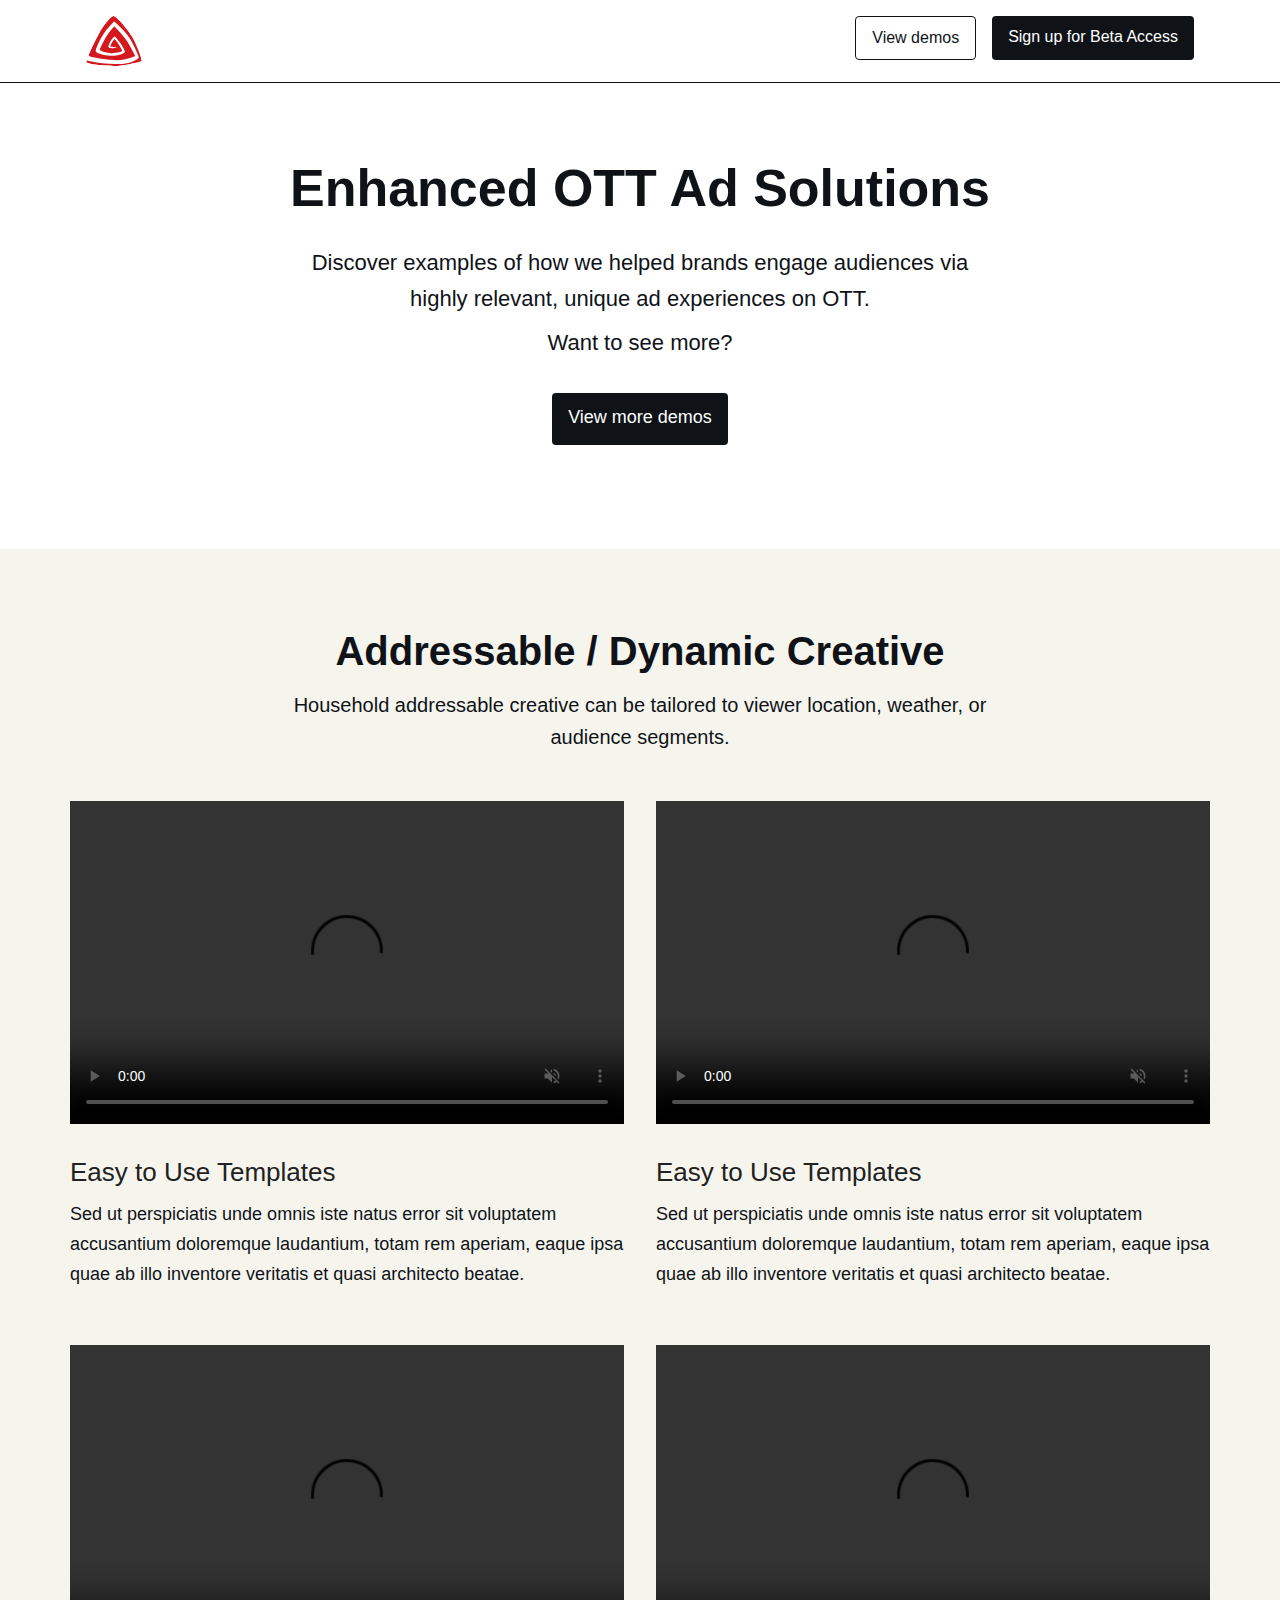
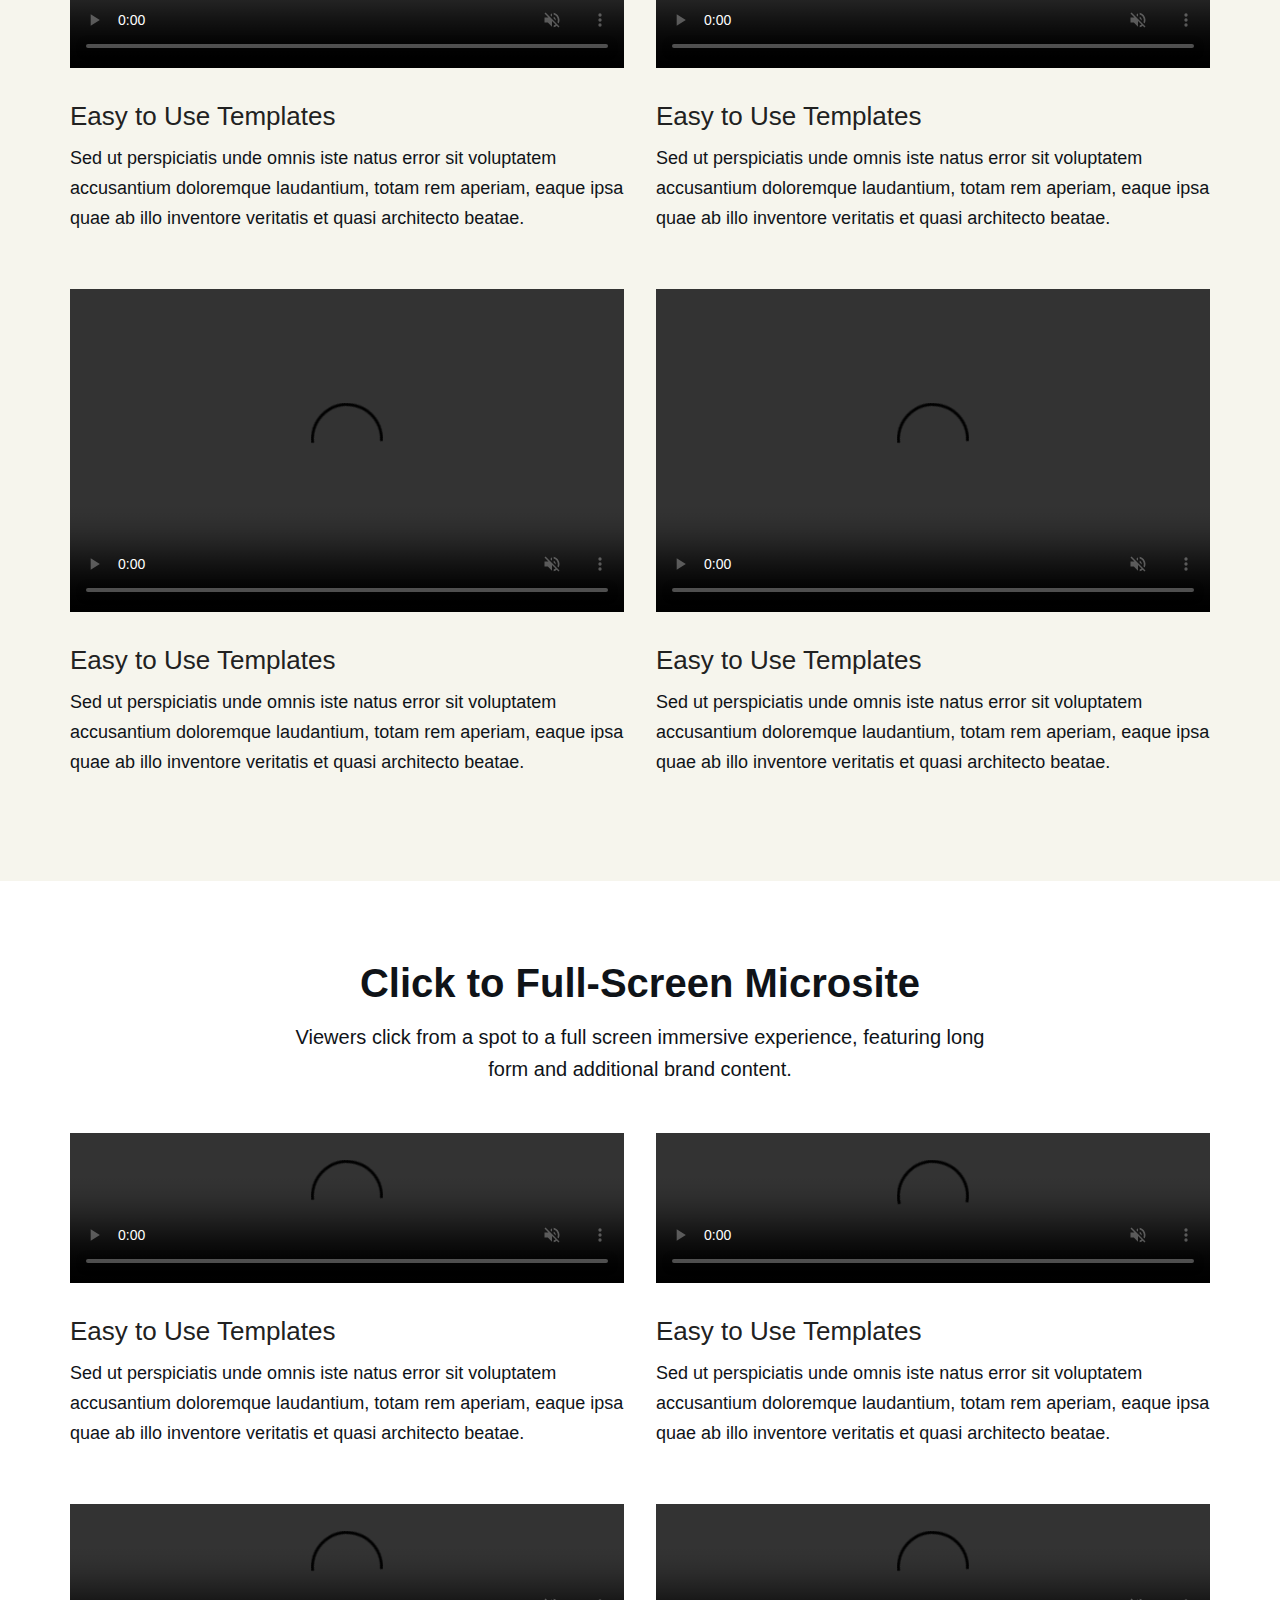
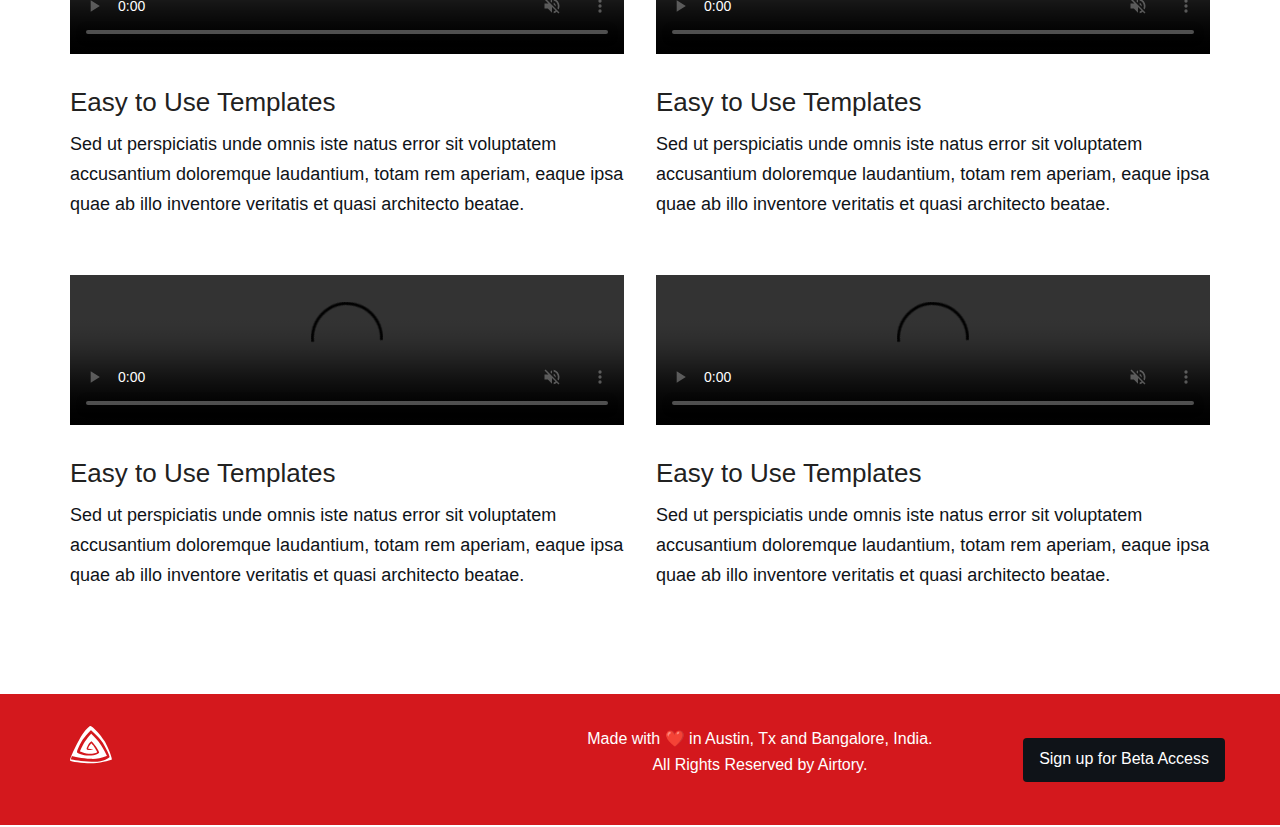
==== demos.html @ 9d7cc959 "script optimized for full screen ad" ====
<!DOCTYPE html>
<html lang="en">
<head>
     <!-- Facebook -->
<meta property="og:title" content="ADCTV WebTemplate" />
<meta property="og:description" content="Get ADCTV WebTepmplate from Airtory" />
<meta property="og:image" content="assets/Ad screen.png" />

<!-- Twitter -->
<meta name="twitter:card" content="summary" />
<meta name="twitter:site" content="@flickr" />
<meta name="twitter:title" content="ADCTV WebTemplate" />
<meta name="twitter:description" content="Get ADCTV WebTepmplate from Airtory." />
<meta name="twitter:image" content="assets/Ad screen.png" />

<meta charset="UTF-8">
<meta name="viewport" content="width=device-width, initial-scale=1.0">
<meta http-equiv="X-UA-Compatible" content="ie=edge">
<meta name="Description" content="Enter your description here"/>
<link rel="stylesheet" href="https://cdnjs.cloudflare.com/ajax/libs/twitter-bootstrap/4.6.0/css/bootstrap.min.css">
<link rel="stylesheet" href="https://cdnjs.cloudflare.com/ajax/libs/font-awesome/5.15.4/css/all.min.css">
<link rel="stylesheet" href="assets/css/style.css">
<link rel="stylesheet" href="style.css">
<link rel="icon" href="assets/favicon.svg"  type="image/x-icon"/>
<link rel="shortcut icon" href="assets/favicon.svg" type="image/x-icon"/>
<title>ADCTV</title>
</head>
<body>
    <!-- section header -->
    <section class="bottom-b">
        <header class="container py-2 px-3 py-md-3">
            <a href="index.html"><img class="header-logo" src="assets/Adctv logo 2.svg" alt=""></a>
            <button class="header-button " data-toggle="modal" data-target="#exampleModal" data-whatever="@mdo">Sign up for Beta Access</button>

            <button class="headder-demos-button float-right mr-3" > View demos</button>
        </header>
    </section>
    <!-- section 2 -->
    <section class="container">
        <h1 class="adctv-h1">Enhanced OTT Ad Solutions</h1>
        <p class="adctv-main-desc pb-2">
            Discover examples of how we helped brands engage audiences via highly relevant, unique ad experiences on OTT.
        </p>
        <p class="adctv-main-desc ">
            Want to see more?
        </p>
        <button class="section2-button" >View more demos</button>
    </section>
    <div class="paddign-104px"></div>
    
    <!-- Section videos -->
    <section class="video-bg">
        <div class="container video-board">
            <h2 class="video-head">Addressable / Dynamic Creative</h2>
            <p class="video-subhed"> Household addressable creative can be tailored to viewer location, weather, or audience segments. </p>
            <div class="row mt-md-5  justify-content-between video-tab-margin">
                <div class="col-md-6 pt-md-0 pad-0 pr-md-3 pad-top-mob">
                    <!-- <img class="video" src="assets/group-25.png" alt=""> -->
                    <!-- video -->

                    <video id="advideo" class="video" controls muted controlsList="nodownload"> 
                        <source src="https://ads.adctv.com/adctv/apple2_4_x264.mp4" type="video/mp4"> 
                    </video>

                    <!-- end of video  -->
                    <h3 class="video-title">Easy to Use Templates</h3>
                    <p class="video-desc">
                        Sed ut perspiciatis unde omnis iste natus error sit voluptatem accusantium doloremque laudantium, totam rem aperiam, eaque ipsa quae ab illo inventore veritatis et quasi architecto beatae.
                    </p>
                </div>
                <div class="col-md-6 pt-md-0 pad-0 pl-md-3 pad-top-mob">
                    <!-- <img class="video" src="assets/group-25.png" alt=""> -->
                    <!-- video -->

                    <video class="video" controls muted controlsList="nodownload"> 
                        <source src="https://ads.adctv.com/adctv/Disney_x264.mp4" type="video/mp4"> 
                    </video>

                    <!-- end of video  -->
                    <h3 class="video-title">Easy to Use Templates</h3>
                    <p class="video-desc">
                        Sed ut perspiciatis unde omnis iste natus error sit voluptatem accusantium doloremque laudantium, totam rem aperiam, eaque ipsa quae ab illo inventore veritatis et quasi architecto beatae.
                    </p>
                </div>

                <div class="col-md-6  pr-md-3 pad-top-56px pad-top-mob">
                    <!-- <img class="video" src="assets/group-25.png" alt=""> -->
                    <!-- video -->

                    <video class="video" controls muted controlsList="nodownload"> 
                        <source src="https://ads.adctv.com/adctv/Dominos%20_2_x264.mp4" type="video/mp4"> 
                    </video>

                    <!-- end of video  -->
                    <h3 class="video-title">Easy to Use Templates</h3>
                    <p class="video-desc">
                        Sed ut perspiciatis unde omnis iste natus error sit voluptatem accusantium doloremque laudantium, totam rem aperiam, eaque ipsa quae ab illo inventore veritatis et quasi architecto beatae.
                    </p>
                </div>
                <div class="col-md-6  pl-md-3 pad-top-56px pad-top-mob">
                    <!-- <img class="video" src="assets/group-25.png" alt=""> -->
                    <!-- video -->

                    <video class="video" controls muted controlsList="nodownload"> 
                        <source src="https://ads.adctv.com/adctv/hulu_x264.mp4" type="video/mp4"> 
                    </video>

                    <!-- end of video  -->
                    <h3 class="video-title">Easy to Use Templates</h3>
                    <p class="video-desc">
                        Sed ut perspiciatis unde omnis iste natus error sit voluptatem accusantium doloremque laudantium, totam rem aperiam, eaque ipsa quae ab illo inventore veritatis et quasi architecto beatae.
                    </p>
                </div>
                <div class="col-md-6  pr-md-3 pad-top-56px pad-top-mob">
                    <!-- <img class="video" src="assets/group-25.png" alt=""> -->
                    <!-- video -->

                    <video class="video" controls muted controlsList="nodownload"> 
                        <source src="https://ads.adctv.com/adctv/oppo_2_x264.mp4" type="video/mp4"> 
                    </video>

                    <!-- end of video  -->
                    <h3 class="video-title">Easy to Use Templates</h3>
                    <p class="video-desc">
                        Sed ut perspiciatis unde omnis iste natus error sit voluptatem accusantium doloremque laudantium, totam rem aperiam, eaque ipsa quae ab illo inventore veritatis et quasi architecto beatae.
                    </p>
                </div>
                <div class="col-md-6  pl-md-3 pad-top-56px pad-top-mob">
                    <!-- <img class="video" src="assets/group-25.png" alt=""> -->
                    <!-- video -->

                    <video class="video" controls muted controlsList="nodownload"> 
                        <source src="https://ads.adctv.com/adctv/Samsung__5_x264.mp4" type="video/mp4"> 
                    </video>

                    <!-- end of video  -->
                    <h3 class="video-title">Easy to Use Templates</h3>
                    <p class="video-desc">
                        Sed ut perspiciatis unde omnis iste natus error sit voluptatem accusantium doloremque laudantium, totam rem aperiam, eaque ipsa quae ab illo inventore veritatis et quasi architecto beatae.
                    </p>
                </div>
            </div>
        </div>
    </section>
    <!-- full screnn video section -->
    <section >
        <div class="container video-board">
            <h2 class="video-head">Click to Full-Screen Microsite</h2>
            <p class="video-subhed"> Viewers click from a spot to a full screen immersive experience, featuring long form and additional brand content. </p>
            <div class="row mt-md-5  justify-content-between video-tab-margin">

                <div class="col-md-6 pt-md-0 pad-0  pr-md-3 pad-top-mob">
                    <!-- <img class="video" src="assets/group-25.png" alt=""> -->
                    <video width="100%" controls muted id="myvideo1" onclick="openFullscreen('myvideo1'); return false " controlsList="nodownload">
                        <source src="https://ads.adctv.com/adctv/apple2_4_x264.mp4" type="video/mp4">
                      </video>
                     
                    <h3 class="video-title">Easy to Use Templates</h3>
                    <p class="video-desc">
                        Sed ut perspiciatis unde omnis iste natus error sit voluptatem accusantium doloremque laudantium, totam rem aperiam, eaque ipsa quae ab illo inventore veritatis et quasi architecto beatae.
                    </p>
                </div>

                <div class="col-md-6 pt-md-0 pad-0 pl-md-3 pad-top-mob">
                    <!-- <img class="video" src="assets/group-25.png" alt=""> -->
                    <video width="100%" controls muted id="myvideo2" onclick="openFullscreen('myvideo2'); return false" controlsList="nodownload">
                        <source src="https://ads.adctv.com/adctv/Disney_x264.mp4" type="video/mp4">
                      </video>
                    
                    <h3 class="video-title">Easy to Use Templates</h3>
                    <p class="video-desc">
                        Sed ut perspiciatis unde omnis iste natus error sit voluptatem accusantium doloremque laudantium, totam rem aperiam, eaque ipsa quae ab illo inventore veritatis et quasi architecto beatae.
                    </p>
                </div>

                <div class="col-md-6  pr-md-3 pad-top-56px pad-top-mob">
                    <!-- <img class="video" src="assets/group-25.png" alt=""> -->
                    <video width="100%" controls muted id="myvideo3" onclick="openFullscreen('myvideo3'); return false" controlsList="nodownload">
                        <source src="https://ads.adctv.com/adctv/Dominos%20_2_x264.mp4" type="video/mp4">
                      </video>
                    <h3 class="video-title">Easy to Use Templates</h3>
                    <p class="video-desc">
                        Sed ut perspiciatis unde omnis iste natus error sit voluptatem accusantium doloremque laudantium, totam rem aperiam, eaque ipsa quae ab illo inventore veritatis et quasi architecto beatae.
                    </p>
                </div>

                <div class="col-md-6  pl-md-3 pad-top-56px pad-top-mob">
                    <!-- <img class="video" src="assets/group-25.png" alt=""> -->
                    <video width="100%" controls muted id="myvideo4" onclick="openFullscreen('myvideo4'); return false" controlsList="nodownload">
                        <source src="https://ads.adctv.com/adctv/hulu_x264.mp4" type="video/mp4">
                      </video>
                    <h3 class="video-title">Easy to Use Templates</h3>
                    <p class="video-desc">
                        Sed ut perspiciatis unde omnis iste natus error sit voluptatem accusantium doloremque laudantium, totam rem aperiam, eaque ipsa quae ab illo inventore veritatis et quasi architecto beatae.
                    </p>
                </div>

                <div class="col-md-6  pr-md-3 pad-top-56px pad-top-mob">
                    <!-- <img class="video" src="assets/group-25.png" alt=""> -->
                    <video width="100%" controls muted id="myvideo5" onclick="openFullscreen('myvideo5'); return false" controlsList="nodownload">
                        <source src="https://ads.adctv.com/adctv/oppo_2_x264.mp4" type="video/mp4">
                      </video>
                    <h3 class="video-title">Easy to Use Templates</h3>
                    <p class="video-desc">
                        Sed ut perspiciatis unde omnis iste natus error sit voluptatem accusantium doloremque laudantium, totam rem aperiam, eaque ipsa quae ab illo inventore veritatis et quasi architecto beatae.
                    </p>
                </div>

                <div class="col-md-6  pl-md-3 pad-top-56px pad-top-mob">
                    <!-- <img class="video" src="assets/group-25.png" alt=""> -->
                    <video width="100%" controls muted id="myvideo6" onclick="openFullscreen('myvideo6'); return false" controlsList="nodownload">
                        <source src="https://ads.adctv.com/adctv/Samsung__5_x264.mp4" type="video/mp4">
                      </video>
                    <h3 class="video-title">Easy to Use Templates</h3>
                    <p class="video-desc">
                        Sed ut perspiciatis unde omnis iste natus error sit voluptatem accusantium doloremque laudantium, totam rem aperiam, eaque ipsa quae ab illo inventore veritatis et quasi architecto beatae.
                    </p>
                </div>
            </div>
        </div>
    </section>
    <!-- footer -->
    <footer class="foo-bg page-footer">
        <div class=" container foo-pad ">
            <div class=" row ">
                <div class="col-sm-12 col-md-4">
                    <a href="#"> <img class="foot-img" src="assets/adctv-logo-2.svg" alt=""></a>
                </div>
                <div class="col-sm-12 col-md-5 pad-0">
                    <p class="foo-desc">
                        Made with ❤️ in Austin, Tx and Bangalore, India. <br>
                        All Rights Reserved by Airtory.
                    </p>
                </div>
                <div class="col-sm-12 col-md-3 pad-0">
                    <button class="foo-button" data-toggle="modal" data-target="#exampleModal" data-whatever="@mdo">Sign up for Beta Access</button>
                </div>
            </div>
        </div>
    </footer>

    <!-- modal -->
    <div class="modal fade modelres" id="exampleModal" tabindex="-1" role="dialog" >
        <div class="modal-dialog " role="document">
            <button type="button" class="close" data-dismiss="modal" aria-label="Close">
                <span aria-hidden="true">&times;</span>
            </button>
            <div class="modal-content modal-content-centered adctv-modal">
                <div class="modal-header">
                <h5 class="modal-title" id="exampleModalLabel">Sign up for Beta Access</h5>
                </div>
                <div class="contact__msg"></div>
                <div class=" modal-body  " >
                    <div class="container m-0 px-0 py-0">
                        <div class="row">
                            <div class="col-md-12 ">
                                <form class="contact__form" method="post" action="https://app.selfserveplus.com/api/contact">
                                    <div class="form-group row" >
                                        <div class="col-sm-6 col-lg-6 col-md-6 col-xl-6">
                                            <label class="namelbl" for="inputFirstname" >Name</label>
                                            <input type="text" name="name" class="form-control" id="inputFirstname" placeholder="" >
                                        </div>
                                        <div class="col-sm-6 col-lg-6 col-md-6 col-xl-6" >
                                            <label for="inputEmail" >E-mail</label>
                                            <input type="email" name="email" class="form-control" id="inputLastname" placeholder="" >
                                        </div>
                                    </div>
                                    <div class="form-group row">
                                        <div class="col-sm-6 col-lg-6 col-md-6 col-xl-6">
                                            <label for="inputCompany">Company</label>
                                            <input type="text" name="company" class="form-control" id="inputCompany" placeholder="" >
                                        </div>  
                                        <div class="col-sm-6 col-lg-6 col-md-6 col-xl-6">
                                            <label for="inputCountry" >Country</label>
                                            <input type="text" name="country" class="form-control" id="inputCountry" placeholder="">
                                            <input type="hidden" name="pageTitle" value="ADCTV Landing Page">
                                        </div>
                                    </div>
                                
                            </div>
                        </div>
                    </div>
                </div>
                <div class="modal-footer">
                    <button type="submit" class="mdlbtn">Submit details</button>
                </div>
            </form>      
          </div>
        </div>
      </div>
    </div>
    <script src='https://cdnjs.cloudflare.com/ajax/libs/jquery/3.3.1/jquery.js'></script>
    <script src="https://cdnjs.cloudflare.com/ajax/libs/popper.js/1.16.1/umd/popper.min.js"></script>
    <script src="https://cdnjs.cloudflare.com/ajax/libs/twitter-bootstrap/4.6.0/js/bootstrap.min.js"></script>

<!-- modal button -->
<script id="rendered-js" >
    (function ($) {
      'use strict';
      var form = $('.contact__form'),
      message = $('.contact__msg'),
      form_data;
      // Success function
      function done_func(response) {
        message.fadeIn().removeClass('alert-danger').addClass('alert-success');
        message.text("Requested successfully");
        setTimeout(function () {
          message.fadeOut();
        }, 2000);
        form.find('input:not([type="submit"]), textarea').val('');
      }
      // fail function
      function fail_func(data) {
        message.fadeIn().removeClass('alert-success').addClass('alert-success');
        message.text(data.responseText);
        setTimeout(function () {
          message.fadeOut();
        }, 2000);
      }
    
      form.submit(function (e) {
        e.preventDefault();
        form_data = $(this).serialize();
        $.ajax({
          type: 'POST',
          url: form.attr('action'),
          data: form_data }).
    
        done(done_func).
        fail(fail_func);
      });
    
    })(jQuery);
    //# sourceURL=pen.js
        </script>
        <!-- video full screnn -->
        <script>
            var vid = document.getElementsByClassName("advideo");
            // var elem = document.getElementByClassName("myvideo");

            function openFullscreen(id) {
                let elem = document.getElementById(id);
              if (elem.requestFullscreen) {
                elem.requestFullscreen();
                elem.play();
                document.addEventListener('fullscreenchange', () => {if (document.fullscreenElement) {
                console.log(`Element: ${document.fullscreenElement.id} entered full-screen mode.`);
            } else {
                let elem = document.getElementById(id);
                elem.pause();
            }});
              } else if (elem.webkitRequestFullscreen) { /* Safari */
                elem.webkitRequestFullscreen();
                video.autoPlay = true;
              } else if (elem.msRequestFullscreen) { /* IE11 */
                elem.msRequestFullscreen();
                video.autoPlay = true;
              }
            }
            </script>
</body>
</html>
---- style.css ----
/* Mobile */

    .header-logo{
        width: 42px;
        height: 38px;
    }
    .header-button{
        padding: 11px 12px 13px;
        border-radius: 4px;
        background-color: #0f1318;
        font-family: "CircularStd-Medium",sans-serif;
        font-size: 12px;
        font-weight: 500;
        font-stretch: normal;
        font-style: normal;
        line-height: 0.86;
        letter-spacing: normal;
        text-align: center;
        color: #fff;
        float: right;
        border: 0;
    }
    /* demos page */
    .headder-demos-button{
        padding: 10px 12px 12px;
        border-radius: 4px;
        border: solid 1px #0f1318;
        background-color: #fff;
        font-family: "CircularStd-Medium", sans-serif;
        font-size: 12px;
        font-weight: 500;
        font-stretch: normal;
        font-style: normal;
        line-height: 0.86;
        letter-spacing: normal;
        text-align: center;
        color: #0f1318;
        
    }
    .video-tab-margin{
        margin: auto;
    }
    .video-bg{
        background-color: #f6f5ed;
    }
    .video-board{
        margin: auto;
        padding: 32px 18px 40px;
        
        display: block;
    }


    .paddign-104px{
        margin-top: 40px;
    }
    .video-head{
        font-family: "CircularStd-Bold",sans-serif;
        font-size: 24px;
        font-weight: bold;
        font-stretch: normal;
        font-style: normal;
        line-height: 1.42;
        letter-spacing: normal;
        text-align: center;
        color: #0f1318;
        
    }
    .video-subhed{
        font-family: "CircularStd-Medium", sans-serif;
        font-size: 20px;
        font-weight: 500;
        font-stretch: normal;
        font-style: normal;
        line-height: 1.6;
        letter-spacing: normal;
        text-align: center;
        color: #0f1318;
        margin: 0 auto;
        display: block;
        width: auto;
        
    }
    .video{
        width: 100%;
        height: auto;
    }
    .video-title{
        font-family: "CircularStd-Medium", sans-serif;
        font-size: 26px;
        font-weight: 500;
        font-stretch: normal;
        font-style: normal;
        line-height: 1.38;
        letter-spacing: normal;
        color: #212121;
        padding: 24px 0 0;
        text-align: left;
    }
    .video-desc{
        font-family: "CircularStd-Medium", sans-serif;
        font-size: 18px;
        font-weight: 500;
        font-stretch: normal;
        font-style: normal;
        line-height: 1.67;
        letter-spacing: normal;
        color: #0f1318;
        margin: 0 auto;
    }
    .pad-top-mob{
        
        padding-top: 18px;
    }

    /* eof demos */
    .adctv-h1{
        font-family: "CircularStd", sans-serif;
        font-size: 24px;
        font-weight: bold;
        font-stretch: normal;
        font-style: normal;
        line-height: 1.42;
        letter-spacing: normal;
        text-align: center;
        color: #0f1318;
        padding: 24px 0 12px 0;
        max-width: 278px;
        margin: 0 auto;
    }
    .adctv-main-desc{
        font-family: "CircularStd-Medium", sans-serif;
        font-size: 16px;
        font-weight: 500;
        font-stretch: normal;
        font-style: normal;
        line-height: 1.63;
        letter-spacing: normal;
        text-align: center;
        max-width: 278px;
        color: #0f1318;
        margin: 0 auto;
        padding-bottom: 24px;
    }
    .section2-button{
        border-radius: 4px;
        background-color: #0f1318;
        font-family: "CircularStd-Medium", sans-serif;
        font-size: 14px;
        font-weight: 500;
        font-stretch: normal;
        font-style: normal;
        line-height: 0.86;
        letter-spacing: normal;
        text-align: center;
        color: #fff;
        padding: 14px 12px;
        display: block;
        margin: 0 auto;
        border: 0;
    }
    .section2-img{
        width: 100%;
        height: 100%;
        display: block;
        margin: 32px 0 40px 0;
    }
    .sec3-pad{
        padding: 32px 18px 40px;
    }
    .section3-h{
        font-family: "CircularStd-Bold", sans-serif;
        font-size: 24px;
        font-weight: bold;
        font-stretch: normal;
        font-style: normal;
        line-height: 1.42;
        letter-spacing: normal;
        text-align: center;
        color: #0f1318;
        margin: 0 auto;
    }
    .sec3-mainbox{
        border-radius: 12px;
        border: solid 1.5px #0f1318;
        background-color: rgba(0, 0, 0, 0.12);
        padding: 2px 2px 12px ;
        margin-top: 18px;
    }
    .sec3-subbox{
        padding: 16px 13px 24px 12px;
        background-color: #f3efe7;
        min-height: 260px;
    }
    .sec3-box-logo{
        width: 58px;
        height: 58px;
        display: block;
        margin: 0 auto;
    }
    .sec3-h{
        font-family: "CircularStd-Medium", sans-serif;
        font-size: 18px;
        font-weight: 500;
        font-stretch: normal;
        font-style: normal;
        line-height: 1.44;
        letter-spacing: normal;
        text-align: center;
        color: #212121;
        padding-top: 12px ;

    }
    .sec3-desc{
        font-family:" CircularStd-Medium", sans-serif;
        font-size: 14px;
        font-weight: 500;
        font-stretch: normal;
        font-style: normal;
        line-height: 1.71;
        letter-spacing: normal;
        text-align: center;
        color: #212121;
        margin: 0 auto;
    }
    .foo-bg{
        padding: 24px 44px 24px 45px;
        background-color: #d4181d;
        position: static;
        bottom: 0;
    }
    .foot-img{
        width: 42px;
        height: 38px;
        display: block;
        margin: 0 auto;
    }
    .foo-desc{
        font-family: "CircularStd-Medium", sans-serif;
        font-size: 14px;
        font-weight: 500;
        font-stretch: normal;
        font-style: normal;
        line-height: 1.5;
        letter-spacing: normal;
        text-align: center;
        color: #fff;
        margin-top: 12px;
    }
    .foo-button{
        padding: 11px 12px 13px;
        border-radius: 4px;
        background-color: #0f1318;
        font-family: "CircularStd-Medium",sans-serif;
        font-size: 14px;
        font-weight: 500;
        font-stretch: normal;
        font-style: normal;
        line-height: 0.86;
        letter-spacing: normal;
        text-align: center;
        color: #fff;
        border: 0;
        margin: 0 auto;
        display: block;
    }
    /* modal */
    .adctv-modal{
        padding: 12px 0 16px;
        border-radius: 4px;
        background-color: #fff;

    }
    .modal-header{
        padding: 0;
        padding-left: 16px;
    }
    .modal-title{
        font-family: "CircularStd-Medium", sans-serif;
        font-size: 18px;
        font-weight: 500;
        font-stretch: normal;
        font-style: normal;
        line-height: 1.44;
        letter-spacing: normal;
        text-align: center;
        color: #212121;
    }
    label{
        font-family: "CircularStd-Book",sans-serif;
        font-size: 14px;
        font-weight: normal;
        font-stretch: normal;
        font-style: normal;
        line-height: 1.29;
        letter-spacing: normal;
        color: #81868b;
    }
    .form-control{
        padding: 11px 97px 11px 12px;
        border-radius: 4px;
        background-color: #ededea;
        font-family: "CircularStd-Book", sans-serif;
        font-size: 15px;
        font-weight: normal;
        font-stretch: normal;
        font-style: normal;
        line-height: 1.2;
        letter-spacing: normal;
        color: #0f1318;
        margin-bottom: 16px;
    }
    .form-group{
        margin-bottom: 0;
    }
    .modal-footer{
        padding: 0;
    }
    .mdlbtn{
        padding: 13px 82px 14px;
        border-radius: 4px;
        background-color: #0f1318;
        font-family: "CircularStd-Medium", sans-serif;
        font-size: 14px;
        font-weight: 500;
        font-stretch: normal;
        font-style: normal;
        line-height: 0.86;
        letter-spacing: normal;
        text-align: center;
        color: #fff;
        width: 100%;
        margin: 0 16px;
    }




/* tab */
@media (min-width: 768px) {
    .header-logo{
        width: 42px;
        height: 38px;
    }
    .header-button{
        padding: 12px 16px 14px;
        border-radius: 4px;
        background-color: #0f1318;
        font-family: "CircularStd-Medium",sans-serif;
        font-size: 16px;
        font-weight: 500;
        font-stretch: normal;
        font-style: normal;
        line-height: 1.13;
        letter-spacing: normal;
        text-align: center;
        color: #fff;
        float: right;
        border: 0;
    }
    /* demos page */
    .headder-demos-button{
        padding: 12px 16px 14px;
        border-radius: 4px;
        border: solid 1.5px #0f1318;
        background-color: #fff;
        font-family: "CircularStd-Medium", sans-serif;
        font-size: 16px;
        font-weight: 500;
        font-stretch: normal;
        font-style: normal;
        line-height: 1.13;
        letter-spacing: normal;
        text-align: center;
        color: #0f1318;
        height: 44px;
        
    }
    .video-tab-margin{
        margin: auto;
    }
    .video-bg{
        background-color: #f6f5ed;
    }
    .video-board{
        margin: auto;
        padding: 72px 65px 104px;
        
        display: block;
    }


    .paddign-104px{
        margin-top: 104px;
    }
    .video-head{
        font-family: "CircularStd-Bold",sans-serif;
        font-size: 40px;
        font-weight: bold;
        font-stretch: normal;
        font-style: normal;
        line-height: 1.5;
        letter-spacing: normal;
        text-align: center;
        color: #0f1318;
        
    }
    .video-subhed{
        font-family: "CircularStd-Medium", sans-serif;
        font-size: 20px;
        font-weight: 500;
        font-stretch: normal;
        font-style: normal;
        line-height: 1.6;
        letter-spacing: normal;
        text-align: center;
        color: #0f1318;
        margin: 0 auto;
        display: block;
        width: auto;
        
    }
    .video{
        width: 100%;
        height: 323px;
    }
    .video-title{
        font-family: "CircularStd-Medium", sans-serif;
        font-size: 26px;
        font-weight: 500;
        font-stretch: normal;
        font-style: normal;
        line-height: 1.38;
        letter-spacing: normal;
        color: #212121;
        padding: 24px 0 0;
        text-align: left;
        margin-bottom: 8px;
    }
    .video-desc{
        font-family: "CircularStd", sans-serif;
        font-size: 18px;
        font-weight: 500;
        font-stretch: normal;
        font-style: normal;
        line-height: 1.67;
        letter-spacing: normal;
        color: #0f1318;
        margin: 0 auto;
    }
    .pad-top-56px{
        padding: 0px;
        padding-top: 56px;
    }

    /* eof demos */
    .adctv-h1{
        font-family: "CircularStd", sans-serif;
        font-size: 24px;
        font-weight: bold;
        font-stretch: normal;
        font-style: normal;
        line-height: 1.42;
        letter-spacing: normal;
        text-align: center;
        color: #0f1318;
        padding: 24px 0 12px 0;
        max-width: 278px;
        margin: 0 auto;
    }
    .adctv-main-desc{
        font-family: "CircularStd-Medium", sans-serif;
        font-size: 16px;
        font-weight: 500;
        font-stretch: normal;
        font-style: normal;
        line-height: 1.63;
        letter-spacing: normal;
        text-align: center;
        max-width: 278px;
        color: #0f1318;
        margin: 0 auto;
        padding-bottom: 24px;
    }
    .section2-button{
        border-radius: 4px;
        background-color: #0f1318;
        font-family: "CircularStd-Medium", sans-serif;
        font-size: 14px;
        font-weight: 500;
        font-stretch: normal;
        font-style: normal;
        line-height: 0.86;
        letter-spacing: normal;
        text-align: center;
        color: #fff;
        padding: 14px 12px;
        display: block;
        margin: 0 auto;
    }
    .section2-img{
        width: 100%;
        height: 100%;
        display: block;
        margin: 32px 0 40px 0;
    }
    .sec3-pad{
        padding: 32px 18px 40px;
    }
    .section3-h{
        font-family: "CircularStd-Bold", sans-serif;
        font-size: 24px;
        font-weight: bold;
        font-stretch: normal;
        font-style: normal;
        line-height: 1.42;
        letter-spacing: normal;
        text-align: center;
        color: #0f1318;
        margin: 0 auto;
    }
    .sec3-mainbox{
        border-radius: 12px;
        border: solid 1.5px #0f1318;
        background-color: rgba(0, 0, 0, 0.12);
        padding: 2px 2px 12px ;
        margin-top: 18px;
    }
    .sec3-subbox{
        padding: 16px 13px 24px 12px;
        background-color: #f3efe7;
        min-height: 348px;
    }
    .sec3-box-logo{
        width: 58px;
        height: 58px;
        display: block;
        margin: 0 auto;
    }
    .sec3-h{
        font-family: "CircularStd-Medium", sans-serif;
        font-size: 18px;
        font-weight: 500;
        font-stretch: normal;
        font-style: normal;
        line-height: 1.44;
        letter-spacing: normal;
        text-align: center;
        color: #212121;
        padding-top: 12px ;

    }
    .sec3-desc{
        font-family:" CircularStd-Medium", sans-serif;
        font-size: 14px;
        font-weight: 500;
        font-stretch: normal;
        font-style: normal;
        line-height: 1.71;
        letter-spacing: normal;
        text-align: center;
        color: #212121;
        margin: 0 auto;
    }
    .foo-bg{
        
        background-color: #d4181d;
        position: static;
        bottom: 0;
        width: 100%;
    }
    .foot-img{
        width: 42px;
        height: 38px;
        display: block;
        margin: 0 auto;
    }
    .foo-desc{
        font-family: "CircularStd-Medium", sans-serif;
        font-size: 14px;
        font-weight: 500;
        font-stretch: normal;
        font-style: normal;
        line-height: 1.5;
        letter-spacing: normal;
        text-align: center;
        color: #fff;
        margin-top: 12px;
    }
    .foo-button{
        padding: 11px 12px 13px;
        border-radius: 4px;
        background-color: #0f1318;
        font-family: "CircularStd-Medium",sans-serif;
        font-size: 14px;
        font-weight: 500;
        font-stretch: normal;
        font-style: normal;
        line-height: 0.86;
        letter-spacing: normal;
        text-align: center;
        color: #fff;
        border: 0;
        margin: 0 auto;
        display: block;
    }
   /* modal */
    .adctv-modal{
        padding: 12px 0 16px;
        border-radius: 4px;
        background-color: #fff;

    }
    .modal-header{
        padding: 0;
        padding-left: 16px;
    }
    .modal-title{
        font-family: "CircularStd-Medium", sans-serif;
        font-size: 18px;
        font-weight: 500;
        font-stretch: normal;
        font-style: normal;
        line-height: 1.44;
        letter-spacing: normal;
        text-align: center;
        color: #212121;
    }
    label{
        font-family: "CircularStd-Book",sans-serif;
        font-size: 14px;
        font-weight: normal;
        font-stretch: normal;
        font-style: normal;
        line-height: 1.29;
        letter-spacing: normal;
        color: #81868b;
    }
    .form-control{
        padding: 11px 97px 11px 12px;
        border-radius: 4px;
        background-color: #ededea;
        font-family: "CircularStd-Book", sans-serif;
        font-size: 15px;
        font-weight: normal;
        font-stretch: normal;
        font-style: normal;
        line-height: 1.2;
        letter-spacing: normal;
        color: #0f1318;
        margin-bottom: 16px;
    }
    .form-group{
        margin-bottom: 0;
    }
    .modal-footer{
        padding: 0;
    }
    .mdlbtn{
        padding: 13px 82px 14px;
        border-radius: 4px;
        background-color: #0f1318;
        font-family: "CircularStd-Medium", sans-serif;
        font-size: 14px;
        font-weight: 500;
        font-stretch: normal;
        font-style: normal;
        line-height: 0.86;
        letter-spacing: normal;
        text-align: center;
        color: #fff;
        width: 100%;
        margin: 0 16px;
    }
}
@media (min-width: 992px) { 
    .header-logo{
        width: 56px;
        height: 50px;
    }
    .header-button{
        padding: 12px 16px 14px;
        border-radius: 4px;
        background-color: #0f1318;
        font-family: "CircularStd-Medium",sans-serif;
        font-size: 16px;
        font-weight: 500;
        font-stretch: normal;
        font-style: normal;
        line-height: 1.13;
        letter-spacing: normal;
        text-align: center;
        color: #fff;
        float: right;
        border: 0;
    }
    
    /* demos page */
    .headder-demos-button{
        padding: 12px 16px 14px;
        border-radius: 4px;
        border: solid 1.5px #0f1318;
        background-color: #fff;
        font-family: "CircularStd-Medium", sans-serif;
        font-size: 16px;
        font-weight: 500;
        font-stretch: normal;
        font-style: normal;
        line-height: 1.13;
        letter-spacing: normal;
        text-align: center;
        color: #0f1318;
        height: 44px;
        
    }
    .video-bg{
        background-color: #f6f5ed;
    }
    .video-board{
        margin: auto;
        padding: 72px 0 104px;
        
        display: block;
    }


    .paddign-104px{
        margin-top: 104px;
    }
    .video-head{
        font-family: "CircularStd-Bold",sans-serif;
        font-size: 40px;
        font-weight: bold;
        font-stretch: normal;
        font-style: normal;
        line-height: 1.5;
        letter-spacing: normal;
        text-align: center;
        color: #0f1318;
        
    }
    .video-subhed{
        font-family: "CircularStd-Medium", sans-serif;
        font-size: 20px;
        font-weight: 500;
        font-stretch: normal;
        font-style: normal;
        line-height: 1.6;
        letter-spacing: normal;
        text-align: center;
        color: #0f1318;
        margin: 0 auto;
        display: block;
        width: 705px;
        
    }
    .video{
        width: 100%;
        height: 323px;
    }
    .video-title{
        font-family: "CircularStd-Medium", sans-serif;
        font-size: 26px;
        font-weight: 500;
        font-stretch: normal;
        font-style: normal;
        line-height: 1.38;
        letter-spacing: normal;
        color: #212121;
        padding: 24px 0 0;
        text-align: left;
        margin-bottom: 8px;
    }
    .video-desc{
        font-family: "CircularStd-Medium", sans-serif;
        font-size: 18px;
        font-weight: 500;
        font-stretch: normal;
        font-style: normal;
        line-height: 1.67;
        letter-spacing: normal;
        color: #0f1318;
        margin: 0 auto;
    }
    .pad-top-56px{
        padding: 0px;
        padding-top: 56px;
    }

    /* eof demos */
    .adctv-h1{
        font-family: "CircularStd", sans-serif;
        font-size: 52px;
        font-weight: bold;
        font-stretch: normal;
        font-style: normal;
        line-height: 1.27;
        letter-spacing: normal;
        text-align: center;
        color: #0f1318;
        padding: 72px 0 24px 0;
        max-width: 803px;
        margin: 0 auto;
    }
    .adctv-main-desc{
        font-family: "CircularStd-Medium", sans-serif;
        font-size: 22px;
        font-weight: 500;
        font-stretch: normal;
        font-style: normal;
        line-height: 1.64;
        letter-spacing: normal;
        text-align: center;
        max-width: 705px;
        color: #0f1318;
        margin: 0 auto;
        padding-bottom: 32px;
    }
    .section2-button{
        padding: 15px 16px 19px;
        border-radius: 4px;
        background-color: #0f1318;
        font-family: "CircularStd-Medium", sans-serif;
        font-size: 18px;
        font-weight: 500;
        font-stretch: normal;
        font-style: normal;
        line-height: 1;
        letter-spacing: normal;
        text-align: center;
        color: #fff;
        display: block;
        margin: 0 auto;
        border: 0;
    }
    .section2-img{
        width: 100%;
        height: 100%;
        display: block;
        margin: 72px 0 105px 0;
    }
    .sec3-pad{
        padding: 32px 18px 40px;
    }
    .section3-h{
        font-family: "CircularStd-Bold", sans-serif;
        font-size: 24px;
        font-weight: bold;
        font-stretch: normal;
        font-style: normal;
        line-height: 1.42;
        letter-spacing: normal;
        text-align: center;
        color: #0f1318;
        margin: 0 auto;
    }
    .sec3-mainbox{
        border-radius: 12px;
        border: solid 1.5px #0f1318;
        background-color: rgba(0, 0, 0, 0.12);
        padding: 2px 2px 12px ;
        margin-top: 18px;
    }
    .sec3-subbox{
        padding: 16px 13px 24px 12px;
        background-color: #f3efe7;
        min-height: 348px;
    }
    .sec3-box-logo{
        width: 58px;
        height: 58px;
        display: block;
        margin: 0 auto;
    }
    .sec3-h{
        font-family: "CircularStd-Medium", sans-serif;
        font-size: 26px;
        font-weight: 500;
        font-stretch: normal;
        font-style: normal;
        line-height: 1.38;
        letter-spacing: normal;
        text-align: center;
        color: #212121;
        padding-top: 12px ;

    }
    .sec3-desc{
        font-family:" CircularStd-Medium", sans-serif;
        font-size: 18px;
        font-weight: 500;
        font-stretch: normal;
        font-style: normal;
        line-height: 1.78;
        letter-spacing: normal;
        text-align: center;
        color: #212121;
        margin: 0 auto;
        max-width: 306px;
    }
    .foo-bg{
        background-color: #d4181d;
        position: static;
        bottom: 0;
        width: 100%;
    }
    .foo-pad{
        padding: 32px 0 32px;
    }
    .pad-0{
        padding: 0;
        margin: auto;
    }
    .foot-img{
        width: 42px;
        height: 38px;
        display: block;
        margin: 0 auto;
        float: left;
    }
    .foo-desc{
        font-family: "CircularStd-Medium", sans-serif;
        font-size: 16px;
        font-weight: 500;
        font-stretch: normal;
        font-style: normal;
        line-height: 1.63;
        letter-spacing: normal;
        text-align: center;
        color: #fff;
        margin-top: auto;
        float: right;
    }
    .foo-button{
        padding: 12px 16px 14px;
        border-radius: 4px;
        background-color: #0f1318;
        font-family: "CircularStd-Medium",sans-serif;
        font-size: 16px;
        font-weight: 500;
        font-stretch: normal;
        font-style: normal;
        line-height: 1.13;
        letter-spacing: normal;
        text-align: center;
        color: #fff;
        border: 0;
        margin: 0px ;
        display: block;
        float: right;
    }
    /* modal */
    .modal-title{
        font-family: "CircularStd",sans-serif;
          font-size: 26px;
          font-weight: 500;
          font-stretch: normal;
          font-style: normal;
          line-height: 1.38;
          letter-spacing: normal;
          text-align: center;
          color: #212121;
    }
    .modal-header{
        padding: 24px 0 32px ;
        border: 0;
    }
    .modal-content{
        padding: 0 40px 40px;
    }
    .modal-body{
        padding: 0;
    }
    .modal-dialog{
        max-width: fit-content;
    }
    label{
        font-family: "CircularStd-Book", sans-serif;
        font-size: 16px;
        font-weight: normal;
        font-stretch: normal;
        font-style: normal;
        line-height: 1.13;
        letter-spacing: normal;
        color: #81868b;
    }
    .form-control{
        width: 376px;
        padding: 14px 183px 18px 16px;
        border-radius: 4px;
        background-color: #ededea;
        font-family: "CircularStd-Book", sans-serif;
        font-size: 18px;
        font-weight: normal;
        font-stretch: normal;
        font-style: normal;
        line-height: 1;
        letter-spacing: normal;
        color: #0f1318;
    }
    .modal-footer{
        padding: 16px 0 0;
        border: 0;
    }
    .mdlbtn{
        margin: 32px 0 0 617px;
        padding: 15px 16px 19px;
        border-radius: 4px;
        background-color: #0f1318;
        font-family: "CircularStd-Medium", sans-serif;
        font-size: 18px;
        font-weight: 500;
        font-stretch: normal;
        font-style: normal;
        line-height: 1;
        letter-spacing: normal;
        text-align: center;
        color: #fff;
        border: 0;
    }
 }

 @media (min-width: 1200px){
    .header-logo{
        width: 56px;
        height: 50px;
    }
    .header-button{
        padding: 12px 16px 14px;
        border-radius: 4px;
        background-color: #0f1318;
        font-family: "CircularStd-Medium",sans-serif;
        font-size: 16px;
        font-weight: 500;
        font-stretch: normal;
        font-style: normal;
        line-height: 1.13;
        letter-spacing: normal;
        text-align: center;
        color: #fff;
        float: right;
        border: 0;
    }
    /* demos page */
    .headder-demos-button{
        padding: 12px 16px 14px;
        border-radius: 4px;
        border: solid 1.5px #0f1318;
        background-color: #fff;
        font-family: "CircularStd-Medium", sans-serif;
        font-size: 16px;
        font-weight: 500;
        font-stretch: normal;
        font-style: normal;
        line-height: 1.13;
        letter-spacing: normal;
        text-align: center;
        color: #0f1318;
        height: 44px;
        
    }
    .video-bg{
        background-color: #f6f5ed;
    }
    .video-board{
        margin: auto;
        padding: 72px 0 104px;
        
        display: block;
    }


    .paddign-104px{
        margin-top: 104px;
    }
    .video-head{
        font-family: "CircularStd-Bold",sans-serif;
        font-size: 40px;
        font-weight: bold;
        font-stretch: normal;
        font-style: normal;
        line-height: 1.5;
        letter-spacing: normal;
        text-align: center;
        color: #0f1318;
        
    }
    .video-subhed{
        font-family: "CircularStd-Medium", sans-serif;
        font-size: 20px;
        font-weight: 500;
        font-stretch: normal;
        font-style: normal;
        line-height: 1.6;
        letter-spacing: normal;
        text-align: center;
        color: #0f1318;
        margin: 0 auto;
        display: block;
        width: 705px;
        
    }
    .video{
        width: 100%;
        height: 323px;
    }
    .video-title{
        font-family: "CircularStd-Medium", sans-serif;
        font-size: 26px;
        font-weight: 500;
        font-stretch: normal;
        font-style: normal;
        line-height: 1.38;
        letter-spacing: normal;
        color: #212121;
        padding: 24px 0 0;
        text-align: left;
        margin-bottom: 8px;
    }
    .video-desc{
        font-family: "CircularStd-Medium", sans-serif;
        font-size: 18px;
        font-weight: 500;
        font-stretch: normal;
        font-style: normal;
        line-height: 1.67;
        letter-spacing: normal;
        color: #0f1318;
        margin: 0 auto;
    }
    .pad-top-56px{
        padding: 0px;
        padding-top: 56px;
    }

    /* eof demos */
    .adctv-h1{
        font-family: "CircularStd", sans-serif;
        font-size: 52px;
        font-weight: bold;
        font-stretch: normal;
        font-style: normal;
        line-height: 1.27;
        letter-spacing: normal;
        text-align: center;
        color: #0f1318;
        padding: 72px 0 24px 0;
        max-width: 803px;
        margin: 0 auto;
    }
    .adctv-main-desc{
        font-family: "CircularStd-Medium", sans-serif;
        font-size: 22px;
        font-weight: 500;
        font-stretch: normal;
        font-style: normal;
        line-height: 1.64;
        letter-spacing: normal;
        text-align: center;
        max-width: 705px;
        color: #0f1318;
        margin: 0 auto;
        padding-bottom: 32px;
    }
    .section2-button{
        padding: 15px 16px 19px;
        border-radius: 4px;
        background-color: #0f1318;
        font-family: "CircularStd-Medium", sans-serif;
        font-size: 18px;
        font-weight: 500;
        font-stretch: normal;
        font-style: normal;
        line-height: 1;
        letter-spacing: normal;
        text-align: center;
        color: #fff;
        display: block;
        margin: 0 auto;
        border: 0;
    }
    .section2-img{
        width: 100%;
        height: 100%;
        display: block;
        margin: 72px 0 105px 0;
    }
    .sec3-pad{
        padding: 32px 18px 40px;
    }
    .section3-h{
        font-family: "CircularStd-Bold", sans-serif;
        font-size: 24px;
        font-weight: bold;
        font-stretch: normal;
        font-style: normal;
        line-height: 1.42;
        letter-spacing: normal;
        text-align: center;
        color: #0f1318;
        margin: 0 auto;
    }
    .sec3-mainbox{
        border-radius: 12px;
        border: solid 1.5px #0f1318;
        background-color: rgba(0, 0, 0, 0.12);
        padding: 2px 2px 12px ;
        margin-top: 18px;
    }
    .sec3-subbox{
        padding: 16px 13px 24px 12px;
        background-color: #f3efe7;
        min-height: 348px;
    }
    .sec3-box-logo{
        width: 58px;
        height: 58px;
        display: block;
        margin: 0 auto;
    }
    .sec3-h{
        font-family: "CircularStd-Medium", sans-serif;
        font-size: 26px;
        font-weight: 500;
        font-stretch: normal;
        font-style: normal;
        line-height: 1.38;
        letter-spacing: normal;
        text-align: center;
        color: #212121;
        padding-top: 12px ;

    }
    .sec3-desc{
        font-family:" CircularStd-Medium", sans-serif;
        font-size: 18px;
        font-weight: 500;
        font-stretch: normal;
        font-style: normal;
        line-height: 1.78;
        letter-spacing: normal;
        text-align: center;
        color: #212121;
        margin: 0 auto;
        max-width: 306px;
    }
    .foo-bg{
        background-color: #d4181d;
        position: static;
        bottom: 0;
        width: 100%;
        height: 131px;
        padding: 0;
        
    }
    .foo-pad{
        padding: 32px 0 32px;
    }
    .pad-0{
        padding: 0;
        margin: auto;
    }
    .foot-img{
        width: 42px;
        height: 38px;
        display: block;
        margin: 0 auto;
        float: left;
    }
    .foo-desc{
        font-family: "CircularStd-Medium", sans-serif;
        font-size: 16px;
        font-weight: 500;
        font-stretch: normal;
        font-style: normal;
        line-height: 1.63;
        letter-spacing: normal;
        text-align: center;
        color: #fff;
        margin-top: auto;
        float: right;
    }
    .foo-button{
        padding: 12px 16px 14px;
        border-radius: 4px;
        background-color: #0f1318;
        font-family: "CircularStd-Medium",sans-serif;
        font-size: 16px;
        font-weight: 500;
        font-stretch: normal;
        font-style: normal;
        line-height: 1.13;
        letter-spacing: normal;
        text-align: center;
        color: #fff;
        border: 0;
        margin: 0px ;
        display: block;
        float: right;
    }
    /* modal */
    .modal-title{
        font-family: "CircularStd",sans-serif;
          font-size: 26px;
          font-weight: 500;
          font-stretch: normal;
          font-style: normal;
          line-height: 1.38;
          letter-spacing: normal;
          text-align: center;
          color: #212121;
    }
    .modal-header{
        padding: 24px 0 32px ;
        border: 0;
    }
    .modal-content{
        padding: 0 40px 40px;
    }
    .modal-body{
        padding: 0;
    }
    .modal-dialog{
        max-width: fit-content;
    }
    label{
        font-family: "CircularStd-Book", sans-serif;
        font-size: 16px;
        font-weight: normal;
        font-stretch: normal;
        font-style: normal;
        line-height: 1.13;
        letter-spacing: normal;
        color: #81868b;
    }
    .form-control{
        width: 376px;
        padding: 14px 183px 18px 16px;
        border-radius: 4px;
        background-color: #ededea;
        font-family: "CircularStd-Book", sans-serif;
        font-size: 18px;
        font-weight: normal;
        font-stretch: normal;
        font-style: normal;
        line-height: 1;
        letter-spacing: normal;
        color: #0f1318;
    }
    .modal-footer{
        padding: 16px 0 0;
        border: 0;
    }
    .mdlbtn{
        margin: 32px 0 0 617px;
        padding: 15px 16px 19px;
        border-radius: 4px;
        background-color: #0f1318;
        font-family: "CircularStd-Medium", sans-serif;
        font-size: 18px;
        font-weight: 500;
        font-stretch: normal;
        font-style: normal;
        line-height: 1;
        letter-spacing: normal;
        text-align: center;
        color: #fff;
        border: 0;
    }
 }

/* common */
 .bottom-b{
    border-bottom: solid 1px #0f1318;
    
}
.section3-bg{
    background-color: #f6f5ed;
}

.container{
    width: auto;
}

.contact__msg{
    display: none;
}
.contact__msg {
    display: none;
}
/* body{
    padding-bottom: 130px;
} */

.header-button:hover, .headder-demos-button:hover{
    background-color: #d4181d;
}
.foo-button:hover{
    background-color: #fff;
    color: #0f1318;
    /* color: #d4181d; */
}
html{
    position: absolute;
    width: 100%;
}
video::-webkit-media-controls-fullscreen-button {
    display: none;
}
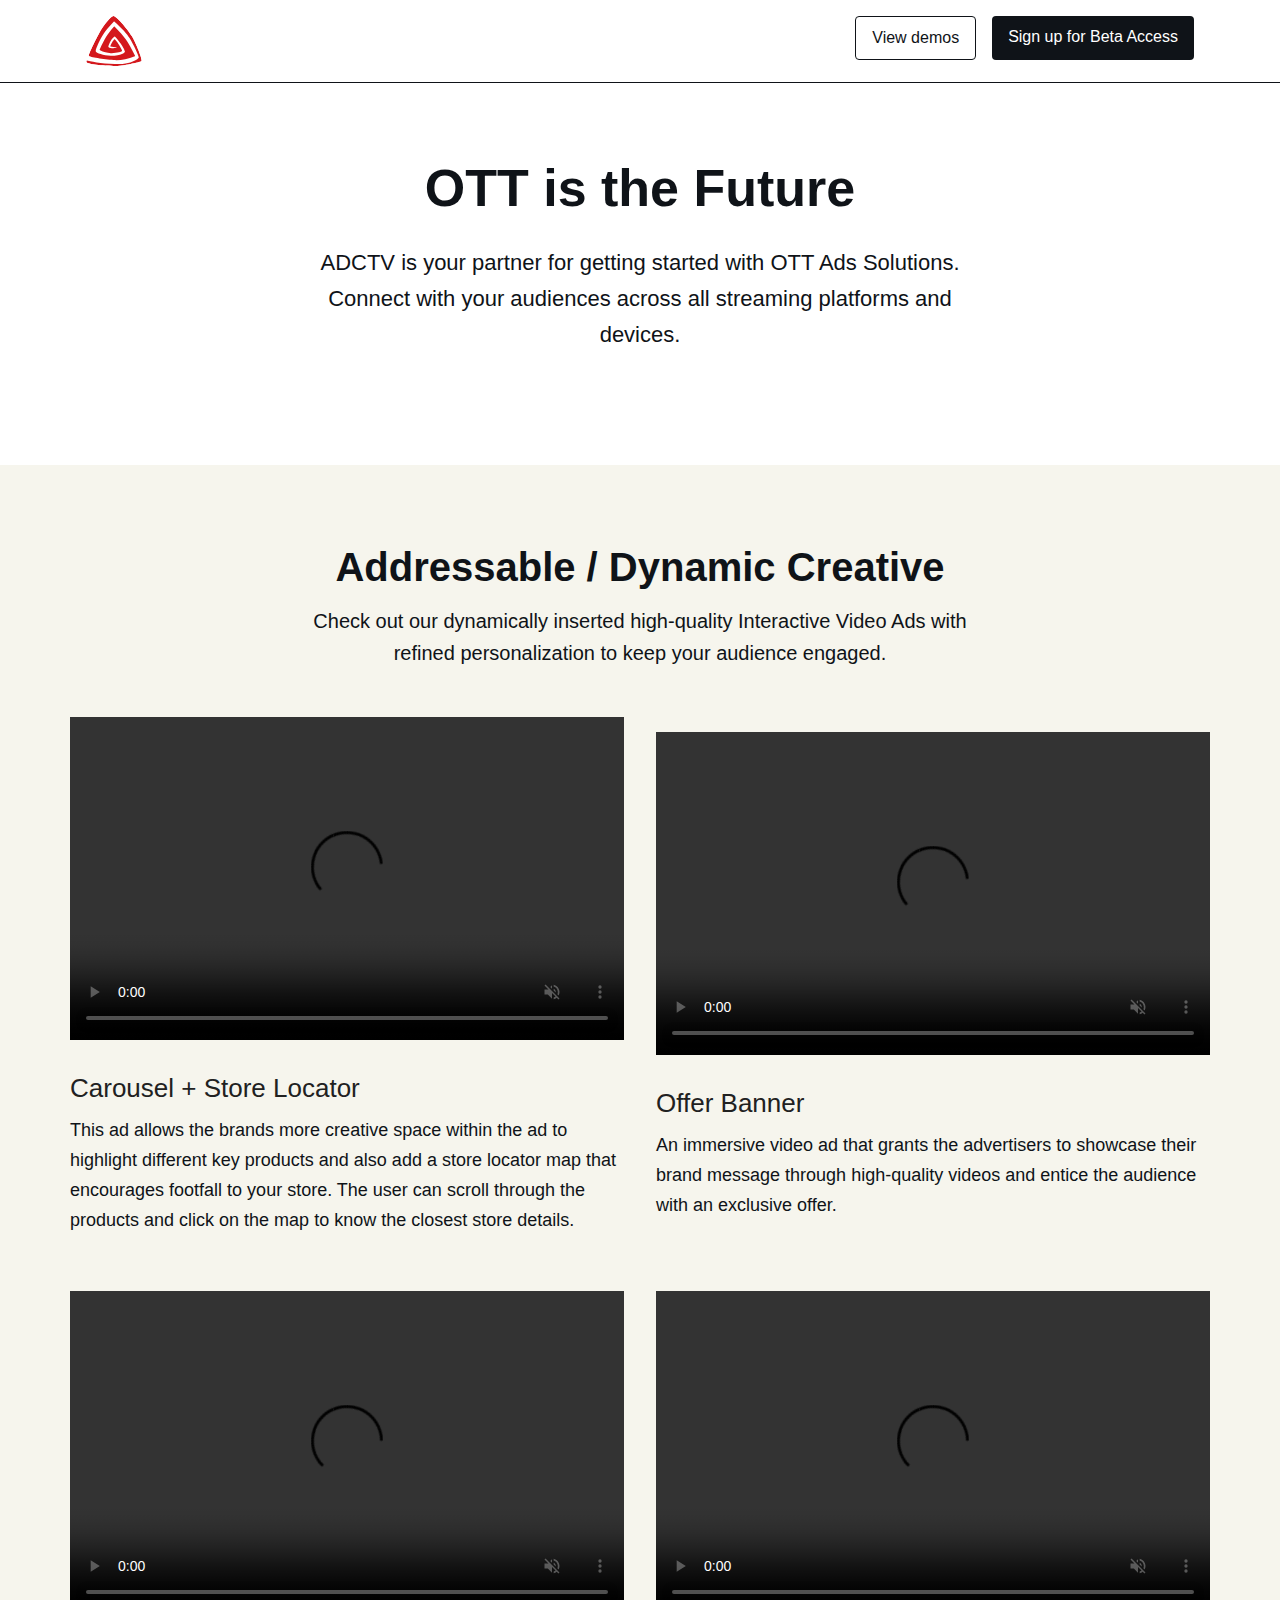
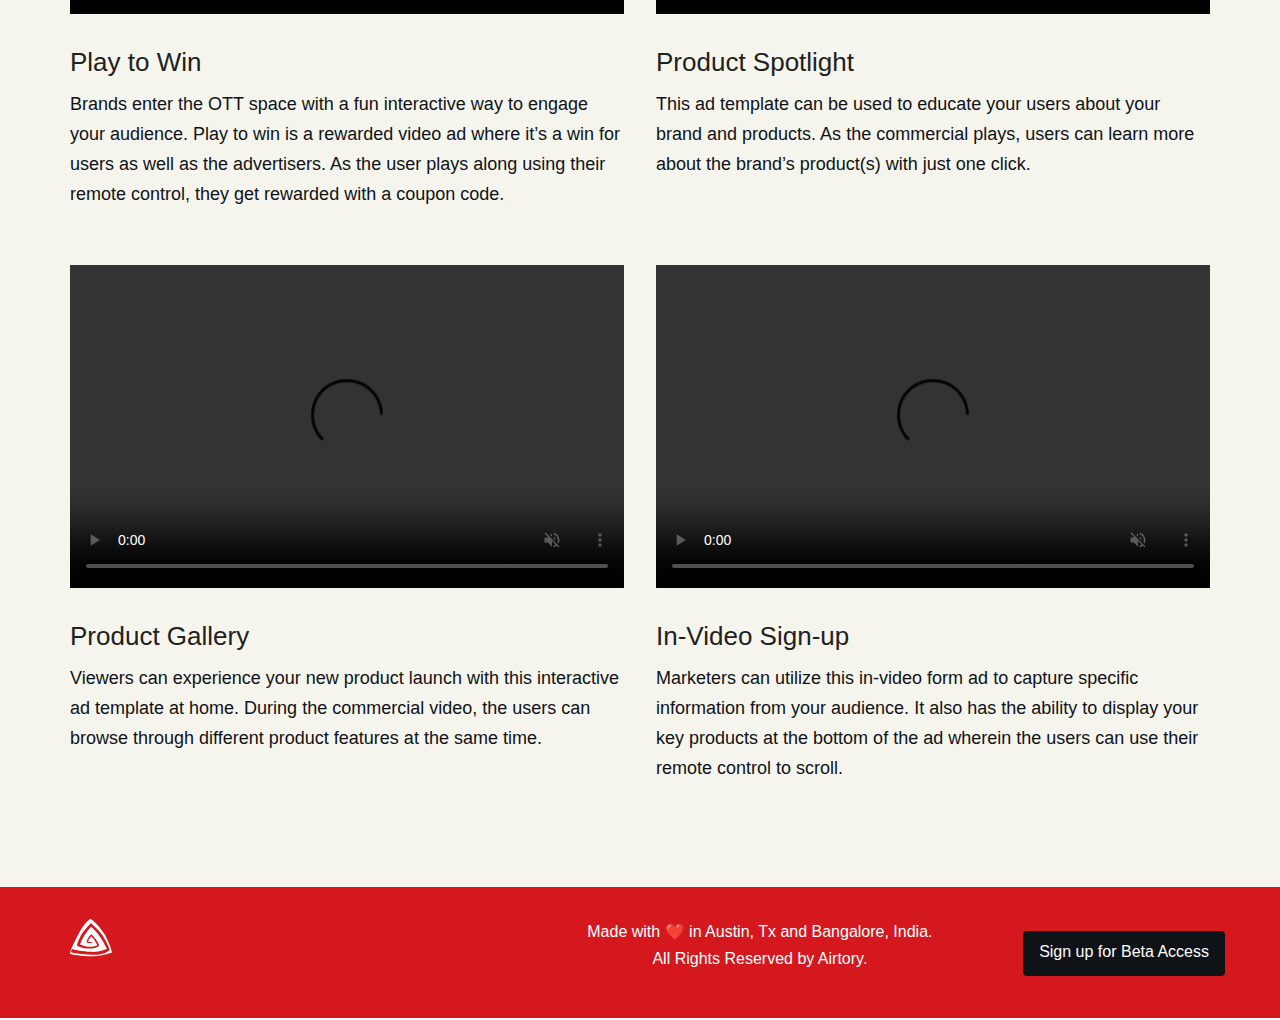
==== commit c57c8054: "demos page content added" ====
--- a/demos.html
+++ b/demos.html
@@ -37,14 +37,13 @@
     </section>
     <!-- section 2 -->
     <section class="container">
-        <h1 class="adctv-h1">Enhanced OTT Ad Solutions</h1>
+        <h1 class="adctv-h1">OTT is the Future</h1>
         <p class="adctv-main-desc pb-2">
-            Discover examples of how we helped brands engage audiences via highly relevant, unique ad experiences on OTT.
-        </p>
-        <p class="adctv-main-desc ">
+            ADCTV is your partner for getting started with OTT Ads Solutions. Connect with your audiences across all streaming platforms and devices.        </p>
+        <!-- <p class="adctv-main-desc ">
             Want to see more?
         </p>
-        <button class="section2-button" >View more demos</button>
+        <button class="section2-button" >View more demos</button> -->
     </section>
     <div class="paddign-104px"></div>
     
@@ -52,7 +51,7 @@
     <section class="video-bg">
         <div class="container video-board">
             <h2 class="video-head">Addressable / Dynamic Creative</h2>
-            <p class="video-subhed"> Household addressable creative can be tailored to viewer location, weather, or audience segments. </p>
+            <p class="video-subhed"> Check out our dynamically inserted high-quality Interactive Video Ads with refined personalization to keep your audience engaged.  </p>
             <div class="row mt-md-5  justify-content-between video-tab-margin">
                 <div class="col-md-6 pt-md-0 pad-0 pr-md-3 pad-top-mob">
                     <!-- <img class="video" src="assets/group-25.png" alt=""> -->
@@ -63,9 +62,9 @@
                     </video>
 
                     <!-- end of video  -->
-                    <h3 class="video-title">Easy to Use Templates</h3>
-                    <p class="video-desc">
-                        Sed ut perspiciatis unde omnis iste natus error sit voluptatem accusantium doloremque laudantium, totam rem aperiam, eaque ipsa quae ab illo inventore veritatis et quasi architecto beatae.
+                    <h3 class="video-title">Carousel + Store Locator</h3>
+                    <p class="video-desc">
+                        This ad allows the brands more creative space within the ad to highlight different key products and also add a store locator map that encourages footfall to your store. The user can scroll through the products and click on the map to know the closest store details.                    
                     </p>
                 </div>
                 <div class="col-md-6 pt-md-0 pad-0 pl-md-3 pad-top-mob">
@@ -77,9 +76,9 @@
                     </video>
 
                     <!-- end of video  -->
-                    <h3 class="video-title">Easy to Use Templates</h3>
-                    <p class="video-desc">
-                        Sed ut perspiciatis unde omnis iste natus error sit voluptatem accusantium doloremque laudantium, totam rem aperiam, eaque ipsa quae ab illo inventore veritatis et quasi architecto beatae.
+                    <h3 class="video-title">Offer Banner</h3>
+                    <p class="video-desc">
+                        An immersive video ad that grants the advertisers to showcase their brand message through high-quality videos and entice the audience with an exclusive offer.                     
                     </p>
                 </div>
 
@@ -92,9 +91,9 @@
                     </video>
 
                     <!-- end of video  -->
-                    <h3 class="video-title">Easy to Use Templates</h3>
-                    <p class="video-desc">
-                        Sed ut perspiciatis unde omnis iste natus error sit voluptatem accusantium doloremque laudantium, totam rem aperiam, eaque ipsa quae ab illo inventore veritatis et quasi architecto beatae.
+                    <h3 class="video-title">Play to Win</h3>
+                    <p class="video-desc">
+                        Brands enter the OTT space with a fun interactive way to engage your audience. Play to win is a rewarded video ad where it’s a win for users as well as the advertisers. As the user plays along using their remote control, they get rewarded with a coupon code.                    
                     </p>
                 </div>
                 <div class="col-md-6  pl-md-3 pad-top-56px pad-top-mob">
@@ -106,9 +105,9 @@
                     </video>
 
                     <!-- end of video  -->
-                    <h3 class="video-title">Easy to Use Templates</h3>
-                    <p class="video-desc">
-                        Sed ut perspiciatis unde omnis iste natus error sit voluptatem accusantium doloremque laudantium, totam rem aperiam, eaque ipsa quae ab illo inventore veritatis et quasi architecto beatae.
+                    <h3 class="video-title">Product Spotlight</h3>
+                    <p class="video-desc">
+                        This ad template can be used to educate your users about your brand and products. As the commercial plays, users can learn more about the brand’s product(s) with just one click.                    
                     </p>
                 </div>
                 <div class="col-md-6  pr-md-3 pad-top-56px pad-top-mob">
@@ -120,9 +119,9 @@
                     </video>
 
                     <!-- end of video  -->
-                    <h3 class="video-title">Easy to Use Templates</h3>
-                    <p class="video-desc">
-                        Sed ut perspiciatis unde omnis iste natus error sit voluptatem accusantium doloremque laudantium, totam rem aperiam, eaque ipsa quae ab illo inventore veritatis et quasi architecto beatae.
+                    <h3 class="video-title">Product Gallery </h3>
+                    <p class="video-desc">
+                        Viewers can experience your new product launch with this interactive ad template at home. During the commercial video, the users can browse through different product features at the same time.                    
                     </p>
                 </div>
                 <div class="col-md-6  pl-md-3 pad-top-56px pad-top-mob">
@@ -134,23 +133,23 @@
                     </video>
 
                     <!-- end of video  -->
-                    <h3 class="video-title">Easy to Use Templates</h3>
-                    <p class="video-desc">
-                        Sed ut perspiciatis unde omnis iste natus error sit voluptatem accusantium doloremque laudantium, totam rem aperiam, eaque ipsa quae ab illo inventore veritatis et quasi architecto beatae.
+                    <h3 class="video-title">In-Video Sign-up</h3>
+                    <p class="video-desc">
+                        Marketers can utilize this in-video form ad to capture specific information from your audience. It also has the ability to display your key products at the bottom of the ad wherein the users can use their remote control to scroll.                    
                     </p>
                 </div>
             </div>
         </div>
     </section>
     <!-- full screnn video section -->
-    <section >
+    <!-- <section >
         <div class="container video-board">
             <h2 class="video-head">Click to Full-Screen Microsite</h2>
             <p class="video-subhed"> Viewers click from a spot to a full screen immersive experience, featuring long form and additional brand content. </p>
             <div class="row mt-md-5  justify-content-between video-tab-margin">
 
                 <div class="col-md-6 pt-md-0 pad-0  pr-md-3 pad-top-mob">
-                    <!-- <img class="video" src="assets/group-25.png" alt=""> -->
+                    <img class="video" src="assets/group-25.png" alt="">
                     <video width="100%" controls muted id="myvideo1" onclick="openFullscreen('myvideo1'); return false " controlsList="nodownload">
                         <source src="https://ads.adctv.com/adctv/apple2_4_x264.mp4" type="video/mp4">
                       </video>
@@ -162,7 +161,7 @@
                 </div>
 
                 <div class="col-md-6 pt-md-0 pad-0 pl-md-3 pad-top-mob">
-                    <!-- <img class="video" src="assets/group-25.png" alt=""> -->
+                   
                     <video width="100%" controls muted id="myvideo2" onclick="openFullscreen('myvideo2'); return false" controlsList="nodownload">
                         <source src="https://ads.adctv.com/adctv/Disney_x264.mp4" type="video/mp4">
                       </video>
@@ -174,7 +173,7 @@
                 </div>
 
                 <div class="col-md-6  pr-md-3 pad-top-56px pad-top-mob">
-                    <!-- <img class="video" src="assets/group-25.png" alt=""> -->
+                   
                     <video width="100%" controls muted id="myvideo3" onclick="openFullscreen('myvideo3'); return false" controlsList="nodownload">
                         <source src="https://ads.adctv.com/adctv/Dominos%20_2_x264.mp4" type="video/mp4">
                       </video>
@@ -185,7 +184,7 @@
                 </div>
 
                 <div class="col-md-6  pl-md-3 pad-top-56px pad-top-mob">
-                    <!-- <img class="video" src="assets/group-25.png" alt=""> -->
+                   
                     <video width="100%" controls muted id="myvideo4" onclick="openFullscreen('myvideo4'); return false" controlsList="nodownload">
                         <source src="https://ads.adctv.com/adctv/hulu_x264.mp4" type="video/mp4">
                       </video>
@@ -196,7 +195,7 @@
                 </div>
 
                 <div class="col-md-6  pr-md-3 pad-top-56px pad-top-mob">
-                    <!-- <img class="video" src="assets/group-25.png" alt=""> -->
+                    
                     <video width="100%" controls muted id="myvideo5" onclick="openFullscreen('myvideo5'); return false" controlsList="nodownload">
                         <source src="https://ads.adctv.com/adctv/oppo_2_x264.mp4" type="video/mp4">
                       </video>
@@ -207,7 +206,7 @@
                 </div>
 
                 <div class="col-md-6  pl-md-3 pad-top-56px pad-top-mob">
-                    <!-- <img class="video" src="assets/group-25.png" alt=""> -->
+                   
                     <video width="100%" controls muted id="myvideo6" onclick="openFullscreen('myvideo6'); return false" controlsList="nodownload">
                         <source src="https://ads.adctv.com/adctv/Samsung__5_x264.mp4" type="video/mp4">
                       </video>
@@ -218,7 +217,7 @@
                 </div>
             </div>
         </div>
-    </section>
+    </section> -->
     <!-- footer -->
     <footer class="foo-bg page-footer">
         <div class=" container foo-pad ">
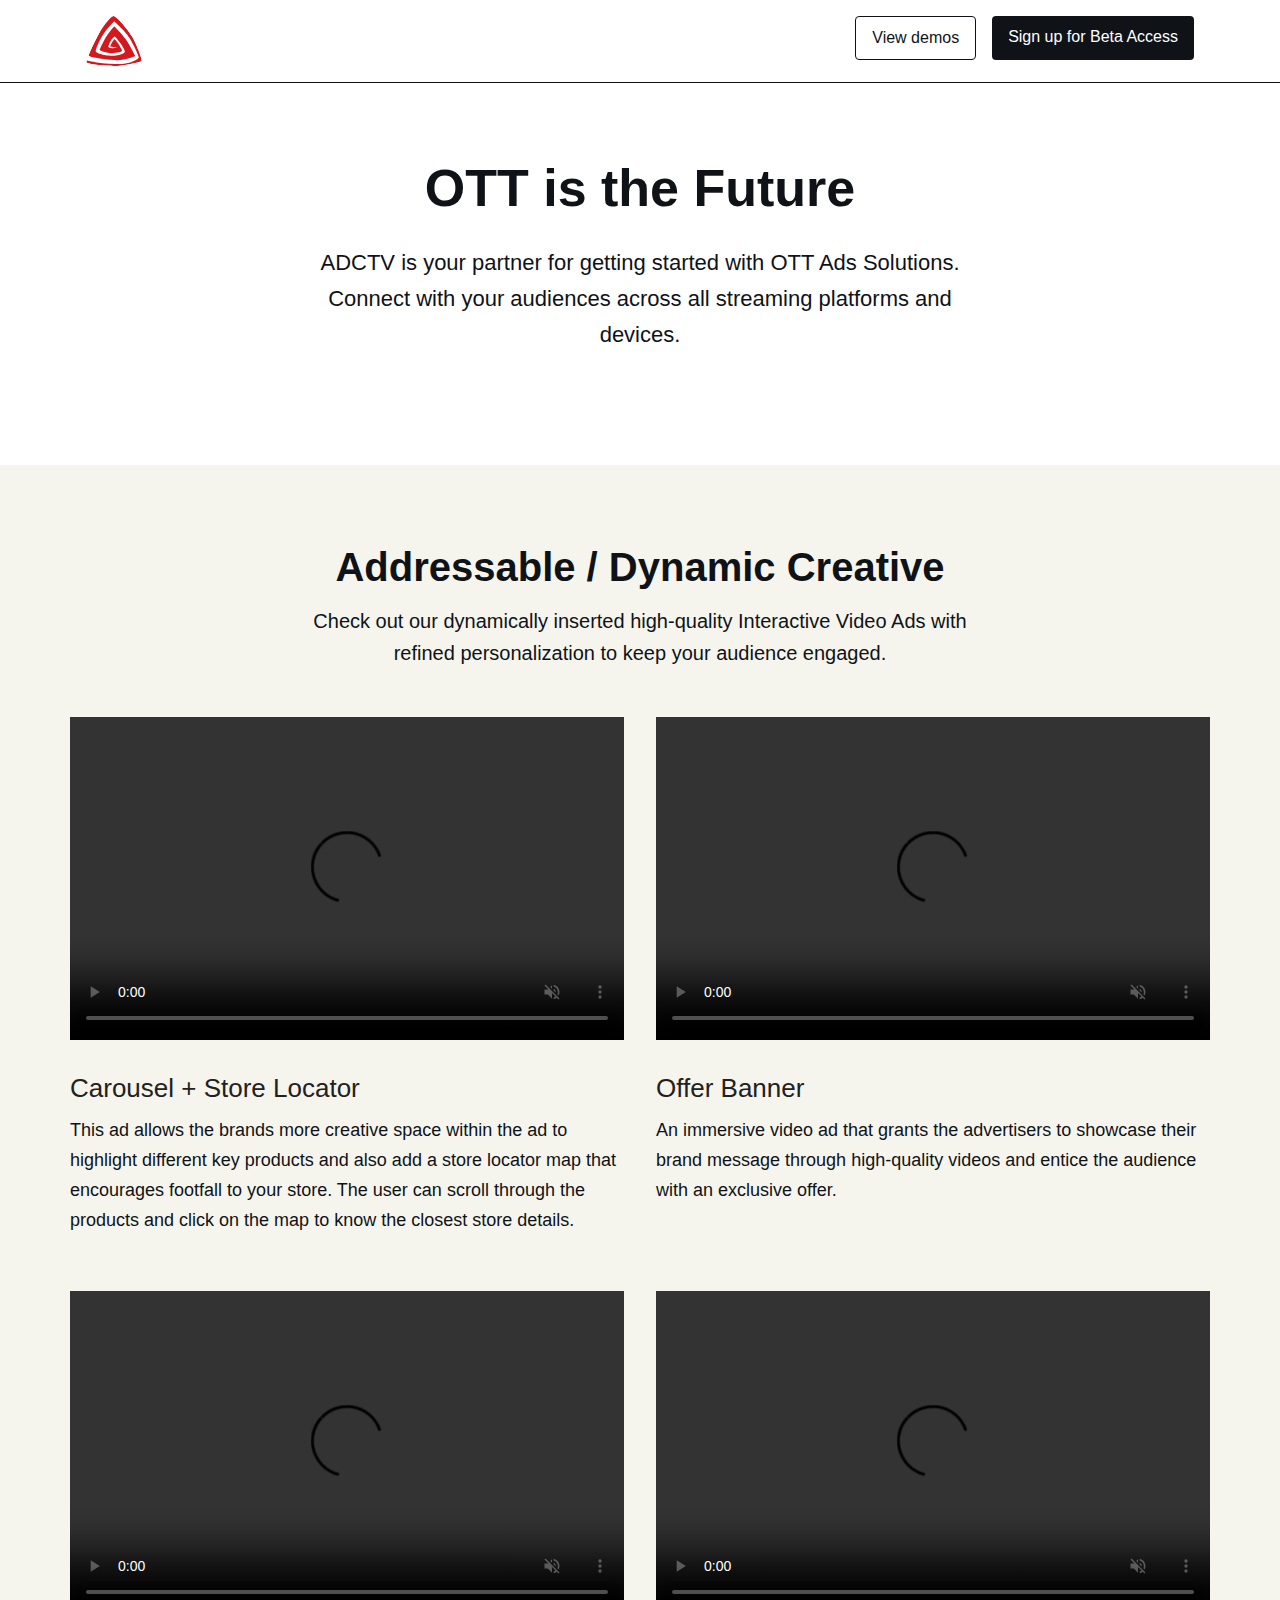
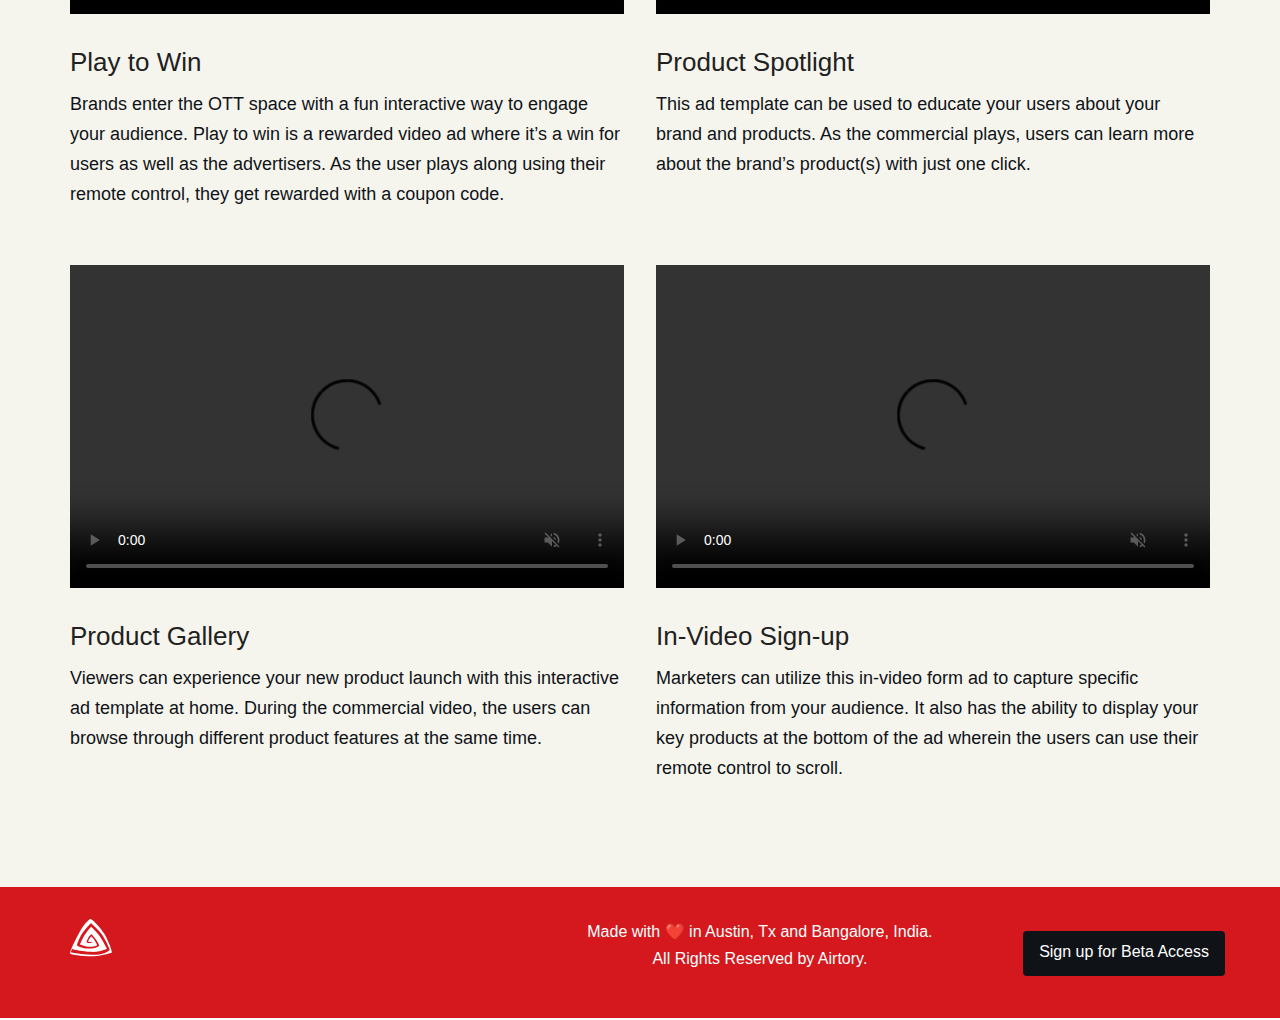
==== commit ee6ecf94: "demos content" ====
--- a/demos.html
+++ b/demos.html
@@ -67,7 +67,7 @@
                         This ad allows the brands more creative space within the ad to highlight different key products and also add a store locator map that encourages footfall to your store. The user can scroll through the products and click on the map to know the closest store details.                    
                     </p>
                 </div>
-                <div class="col-md-6 pt-md-0 pad-0 pl-md-3 pad-top-mob">
+                <div class="col-md-6 pt-md-0 pad-0 pl-md-3 pad-top-mob mt-0">
                     <!-- <img class="video" src="assets/group-25.png" alt=""> -->
                     <!-- video -->
 
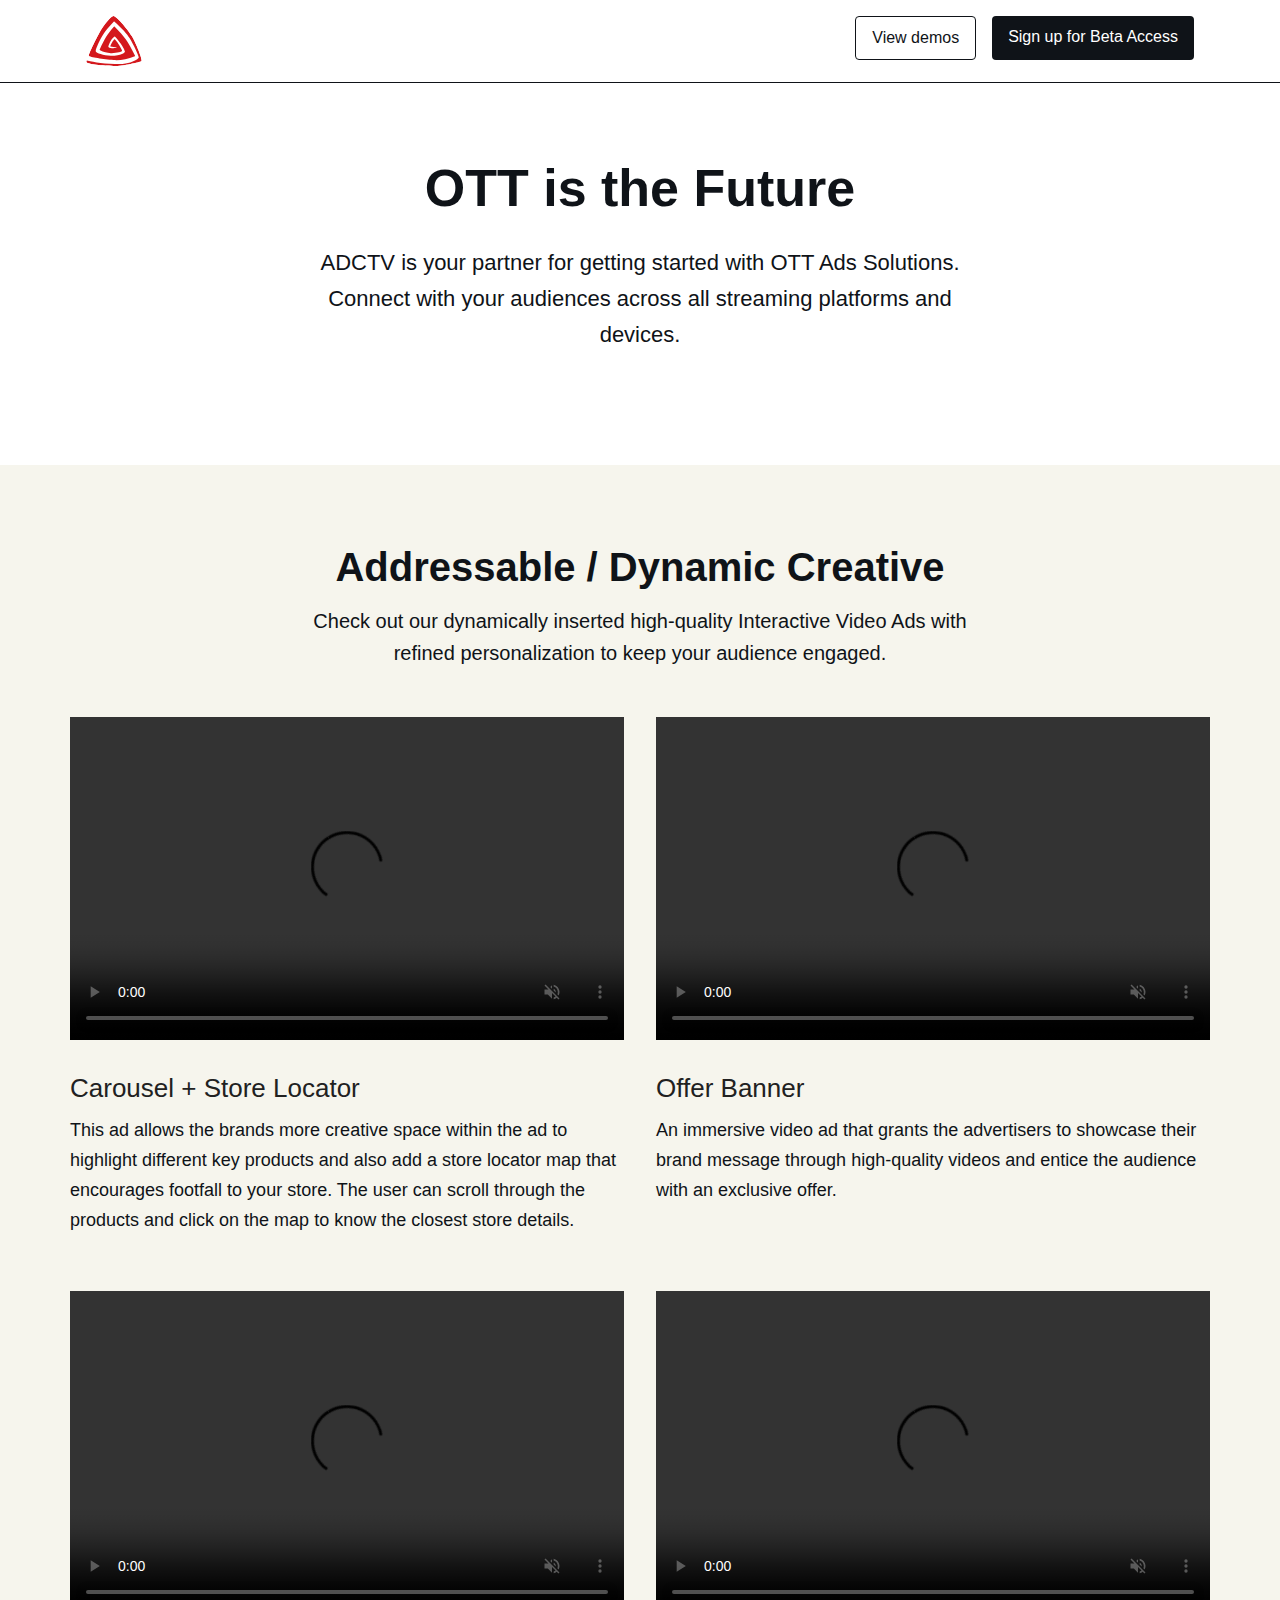
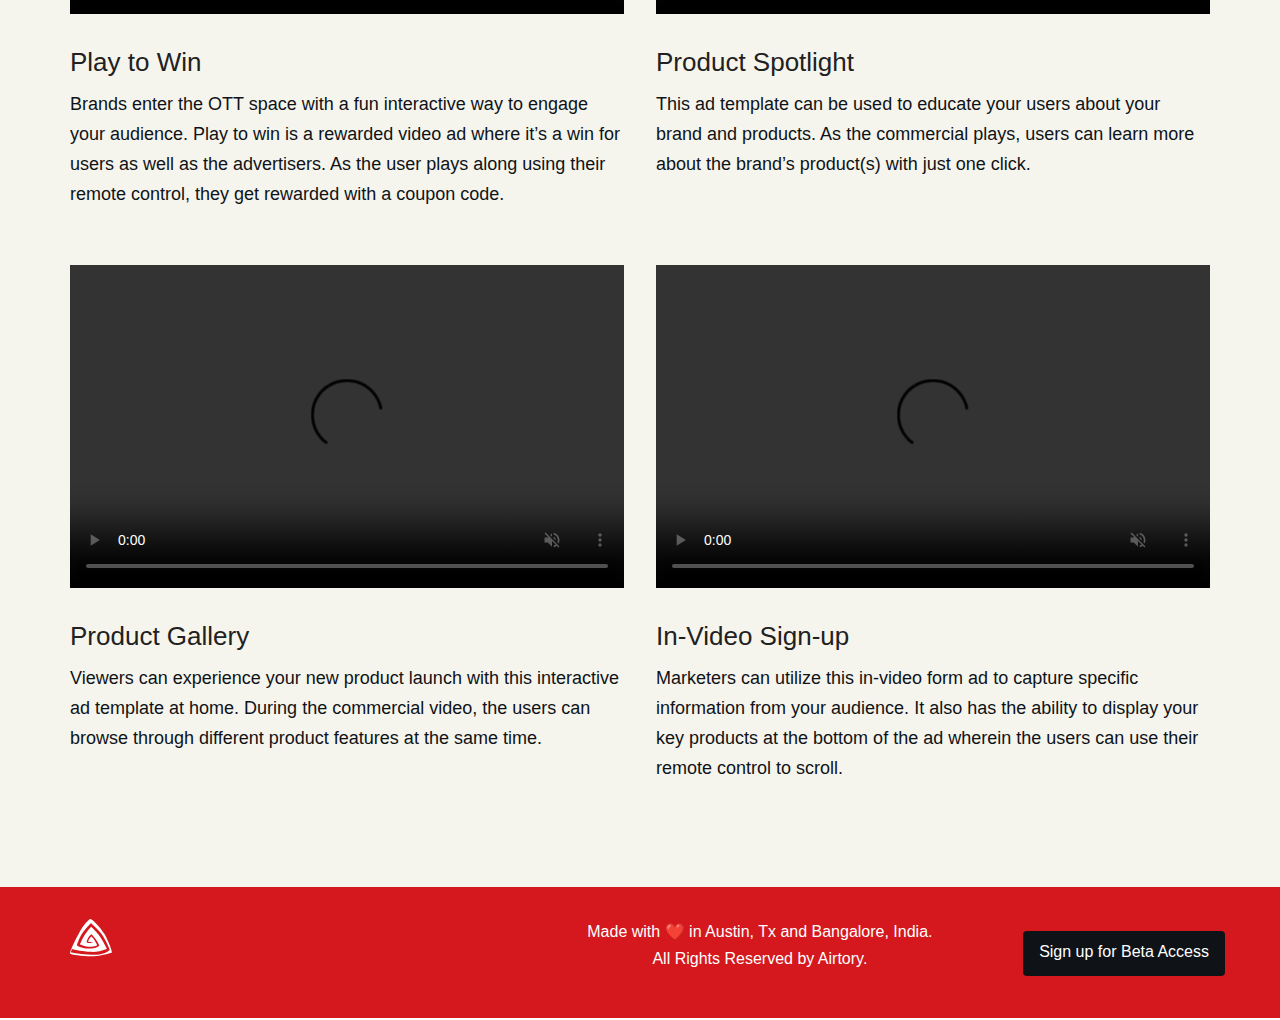
==== commit bea4269a: "recaptcha added" ====
--- a/demos.html
+++ b/demos.html
@@ -24,6 +24,7 @@
 <link rel="icon" href="assets/favicon.svg"  type="image/x-icon"/>
 <link rel="shortcut icon" href="assets/favicon.svg" type="image/x-icon"/>
 <title>ADCTV</title>
+<script src="https://www.google.com/recaptcha/api.js" async defer></script>
 </head>
 <body>
     <!-- section header -->
@@ -281,6 +282,9 @@
                     </div>
                 </div>
                 <div class="modal-footer">
+                    <div class="g-recaptcha" 
+                    data-sitekey="6Ldh3IwdAAAAALK4yuKv3GfBkxrIYJryyKnclCyV" 
+                    ></div>
                     <button type="submit" class="mdlbtn">Submit details</button>
                 </div>
             </form>      
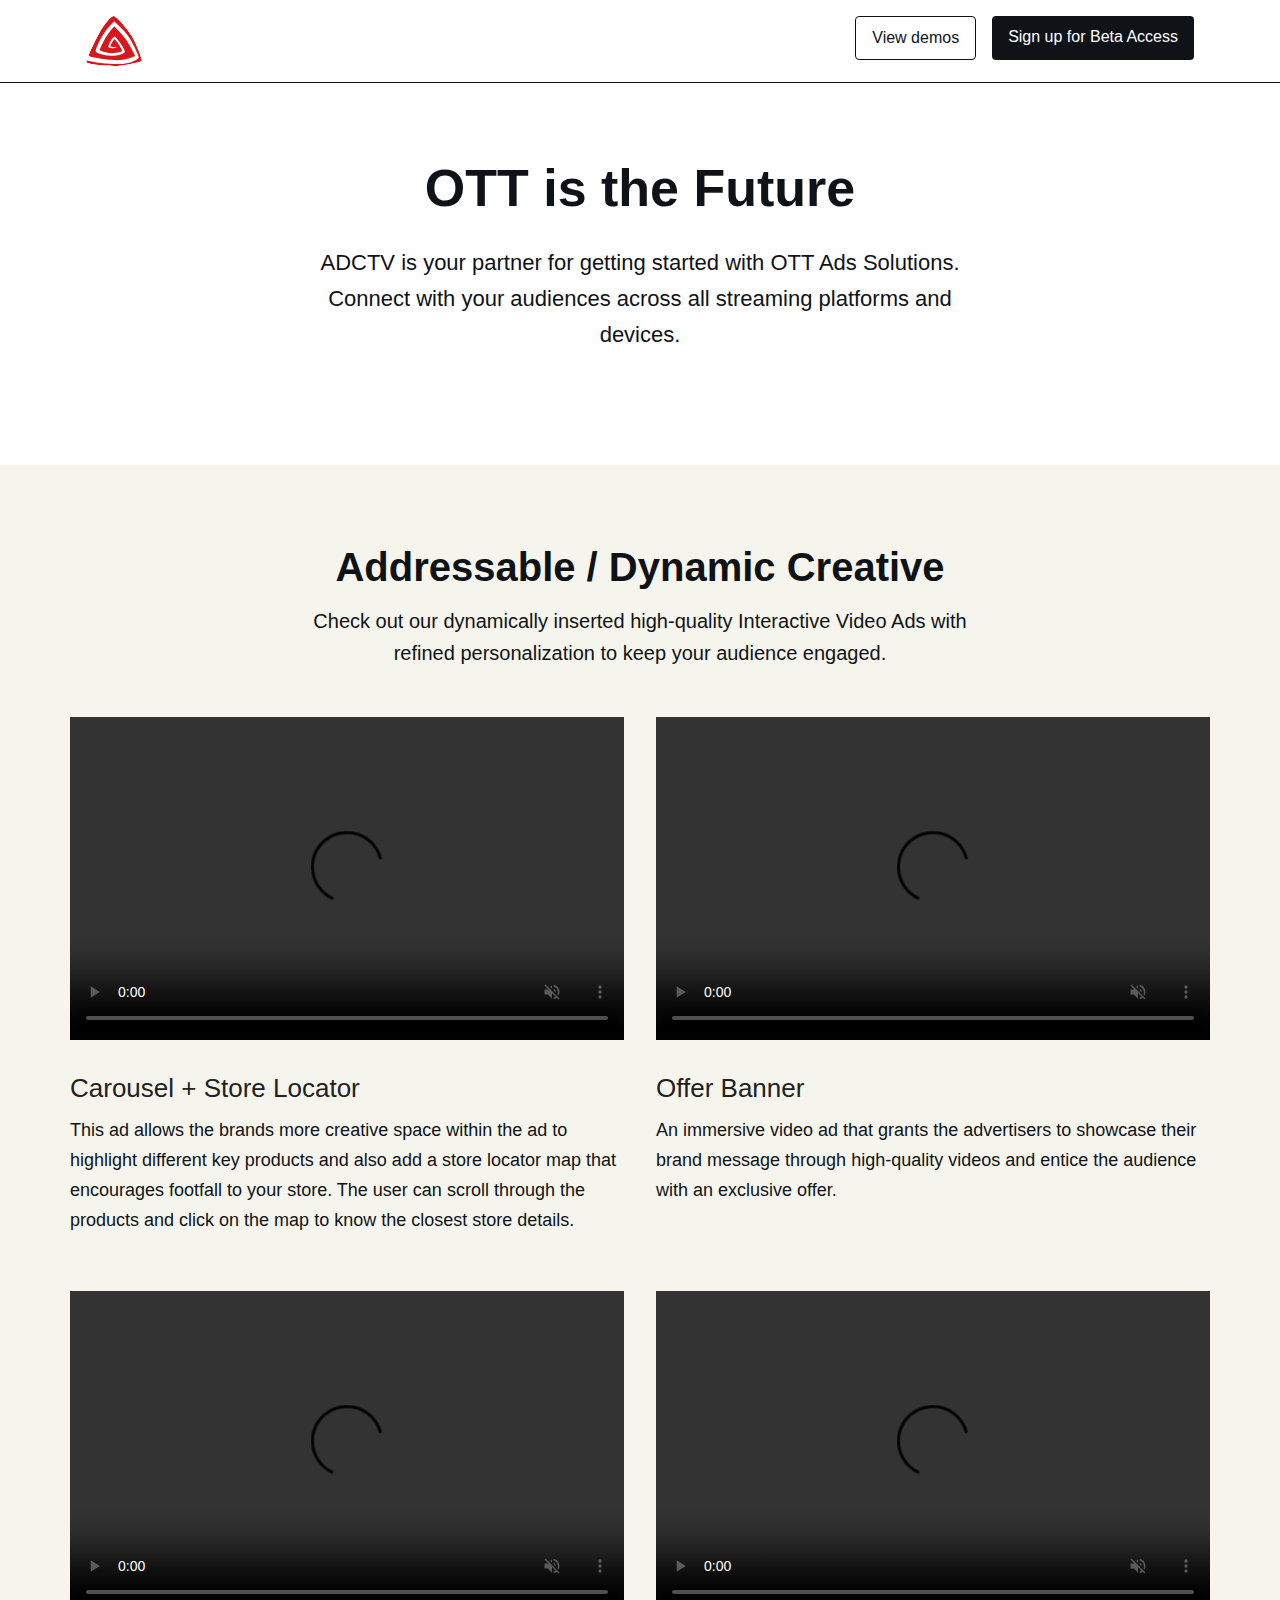
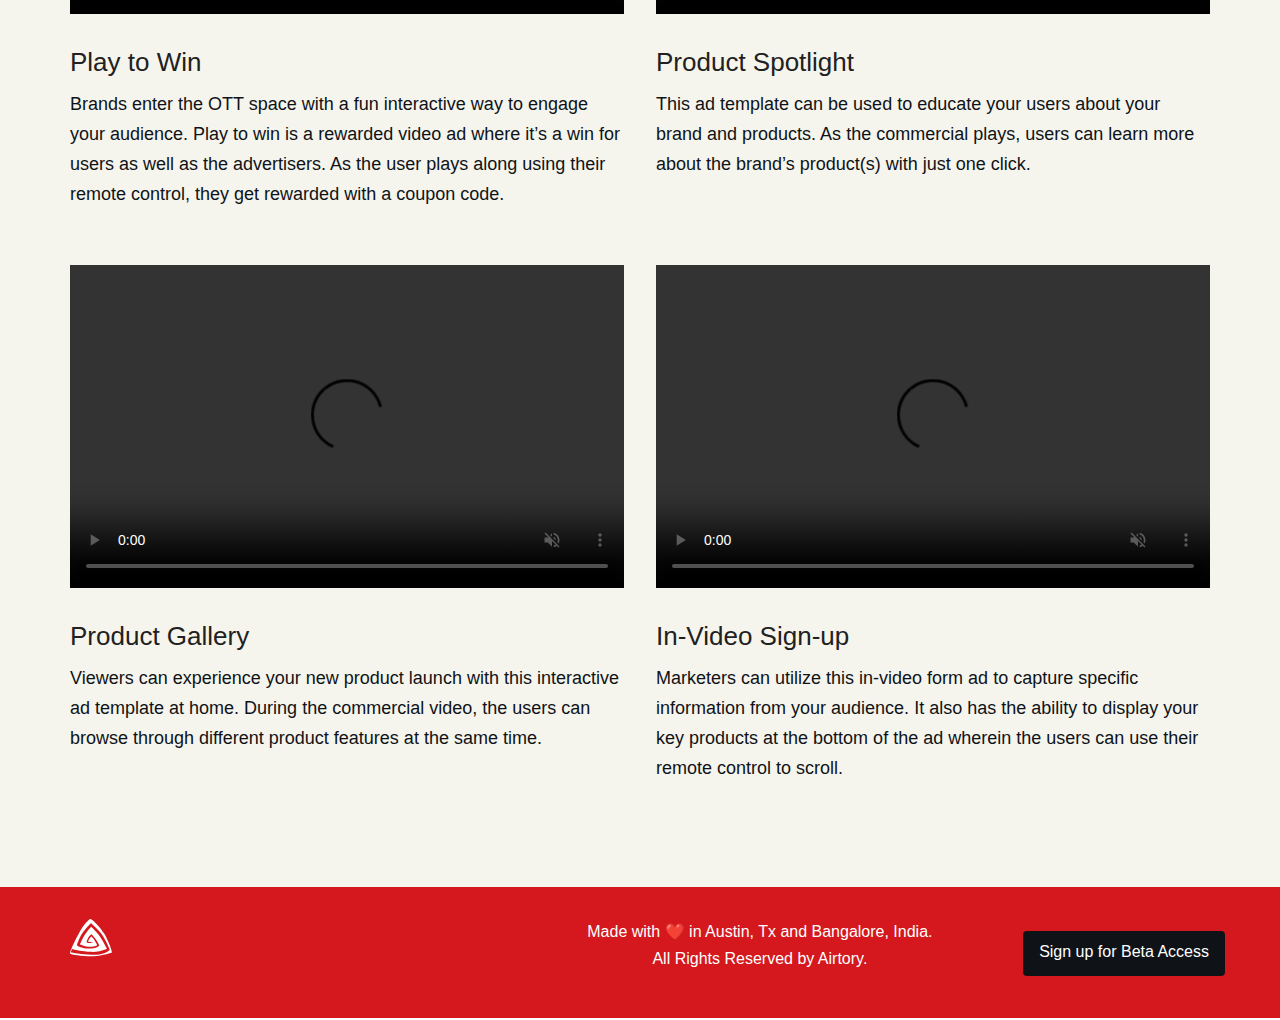
==== commit 5df7154c: "recaptcha" ====
--- a/demos.html
+++ b/demos.html
@@ -24,7 +24,7 @@
 <link rel="icon" href="assets/favicon.svg"  type="image/x-icon"/>
 <link rel="shortcut icon" href="assets/favicon.svg" type="image/x-icon"/>
 <title>ADCTV</title>
-<script src="https://www.google.com/recaptcha/api.js" async defer></script>
+<script src="https://www.google.com/recaptcha/api.js"></script>
 </head>
 <body>
     <!-- section header -->
@@ -283,7 +283,7 @@
                 </div>
                 <div class="modal-footer">
                     <div class="g-recaptcha" 
-                    data-sitekey="6Ldh3IwdAAAAALK4yuKv3GfBkxrIYJryyKnclCyV" 
+                    data-sitekey="6LfiHI0dAAAAABYr8AG_cPPebWxaBJbyqYYZfluU" 
                     ></div>
                     <button type="submit" class="mdlbtn">Submit details</button>
                 </div>
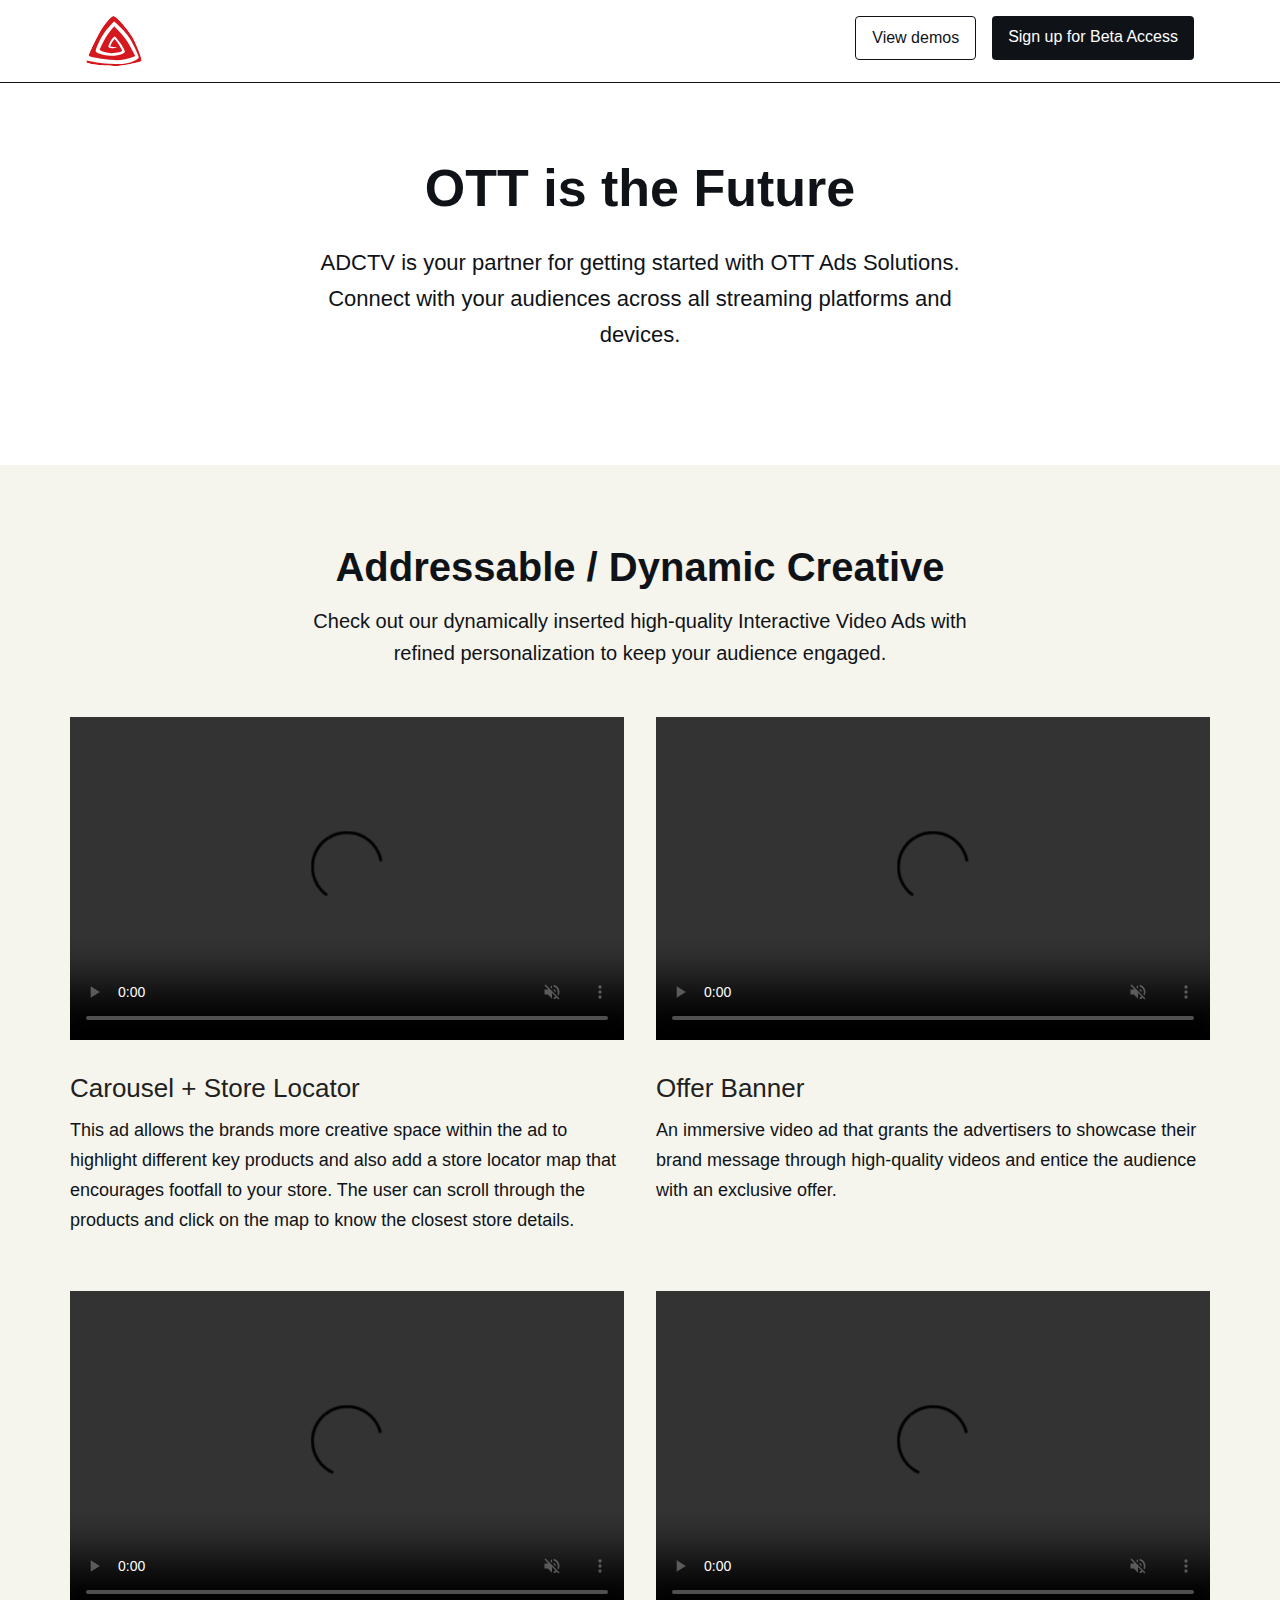
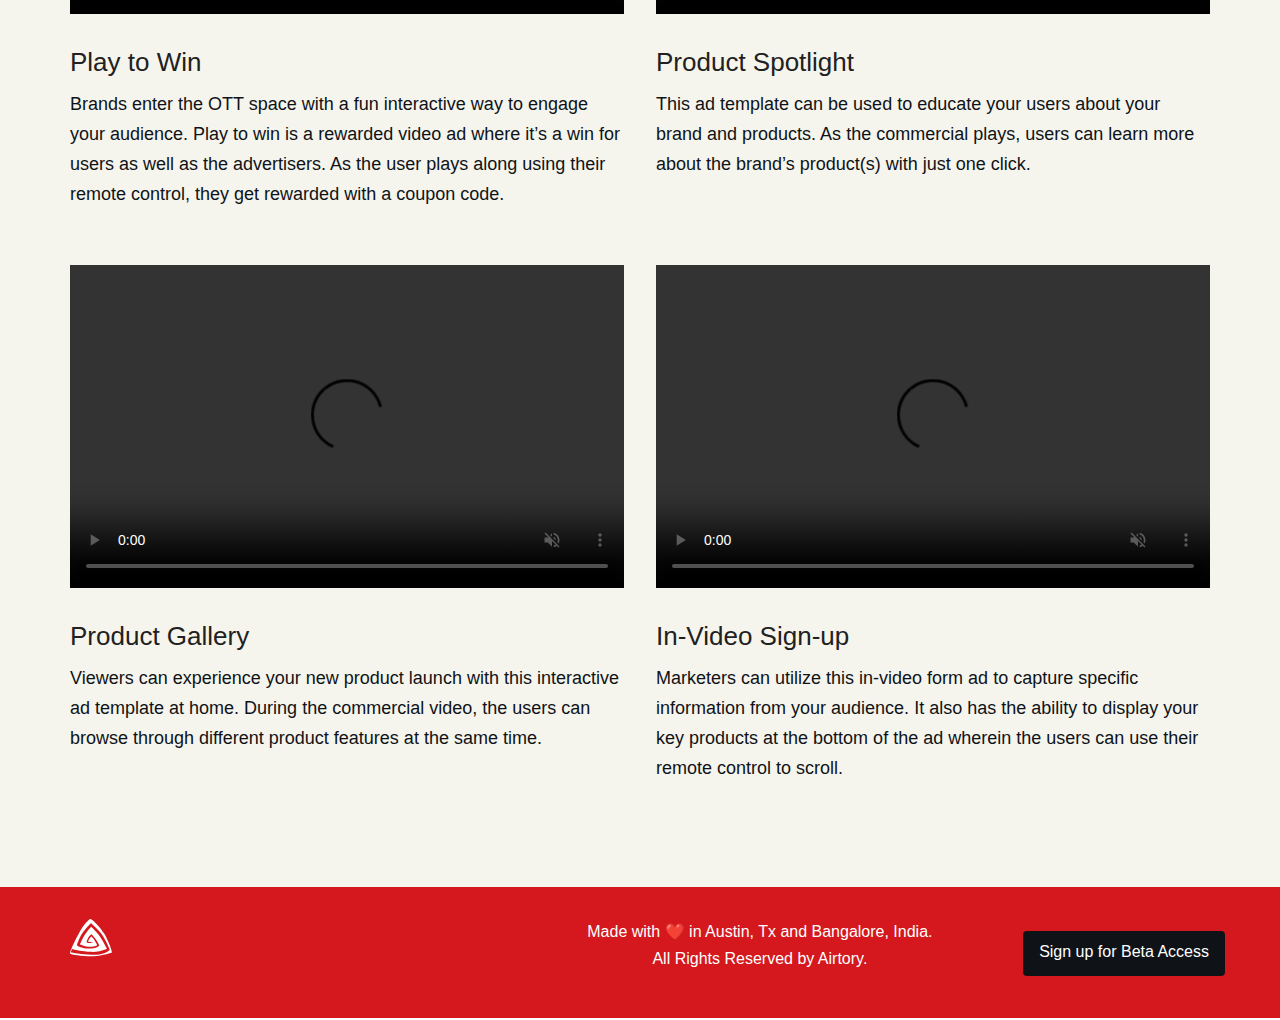
==== commit 161d7286: "recapcha" ====
--- a/demos.html
+++ b/demos.html
@@ -276,7 +276,8 @@
                                             <input type="hidden" name="pageTitle" value="ADCTV Landing Page">
                                         </div>
                                     </div>
-                                
+                                <!-- recaptcha value -->
+                                <input type="hidden" name="reCaptcha_token" id="reCaptcha_token">
                             </div>
                         </div>
                     </div>
@@ -336,6 +337,8 @@
     })(jQuery);
     //# sourceURL=pen.js
         </script>
+
+
         <!-- video full screnn -->
         <script>
             var vid = document.getElementsByClassName("advideo");
@@ -361,5 +364,86 @@
               }
             }
             </script>
+
+
+
+<!-- reCaptcha -->
+<!-- modal button -->
+<script id="rendered-js" >
+    (function ($) {
+      'use strict';
+      var form = $('.contact__form'),
+      message = $('.contact__msg'),
+      form_data;
+      // Success function
+      function done_func(response) {
+        message.fadeIn().removeClass('alert-danger').addClass('alert-success');
+        message.text("Requested successfully");
+        setTimeout(function () {
+          message.fadeOut();
+        }, 2000);
+        form.find('input:not([type="submit"]), textarea').val('');
+      }
+      // fail function
+      function fail_func(data) {
+        message.fadeIn().removeClass('alert-success').addClass('alert-success');
+        message.text(data.responseText);
+        setTimeout(function () {
+          message.fadeOut();
+        }, 2000);
+      }
+    
+    //   form.submit(function (e) {
+    //     e.preventDefault();
+    //     form_data = $(this).serialize();
+    //     console.log(form_data);
+    //     $.ajax({
+    //       type: 'POST',
+    //       url: form.attr('action'),
+    //       data: form_data }).
+    
+    //     done(done_func).
+    //     fail(fail_func);
+    //   });
+    
+    })(jQuery);
+    //# sourceURL=pen.js
+        
+
+// <!-- reCaptcha -->
+
+    document.getElementById("captcha_form").addEventListener("submit",function(evt)
+  {
+  
+  var response = grecaptcha.getResponse();
+  if(response.length == 0) 
+  { 
+    //reCaptcha not verified
+    alert("please verify you are humann!"); 
+    evt.preventDefault();
+    return false;
+  }
+  else{
+    //   console.log(grecaptcha.getResponse());
+      document.getElementById('reCaptcha_token').value=grecaptcha.getResponse();
+      console.log( document.getElementById('reCaptcha_token').value);
+      form.submit(function (e) {
+        e.preventDefault();
+        form_data = $(this).serialize();
+        console.log(form_data);
+        $.ajax({
+          type: 'POST',
+          url: form.attr('action'),
+          data: form_data }).
+    
+        done(done_func).
+        fail(fail_func);
+      });
+  }
+  //captcha verified
+  //do the rest of your validations here
+  
+});
+</script>
 </body>
 </html>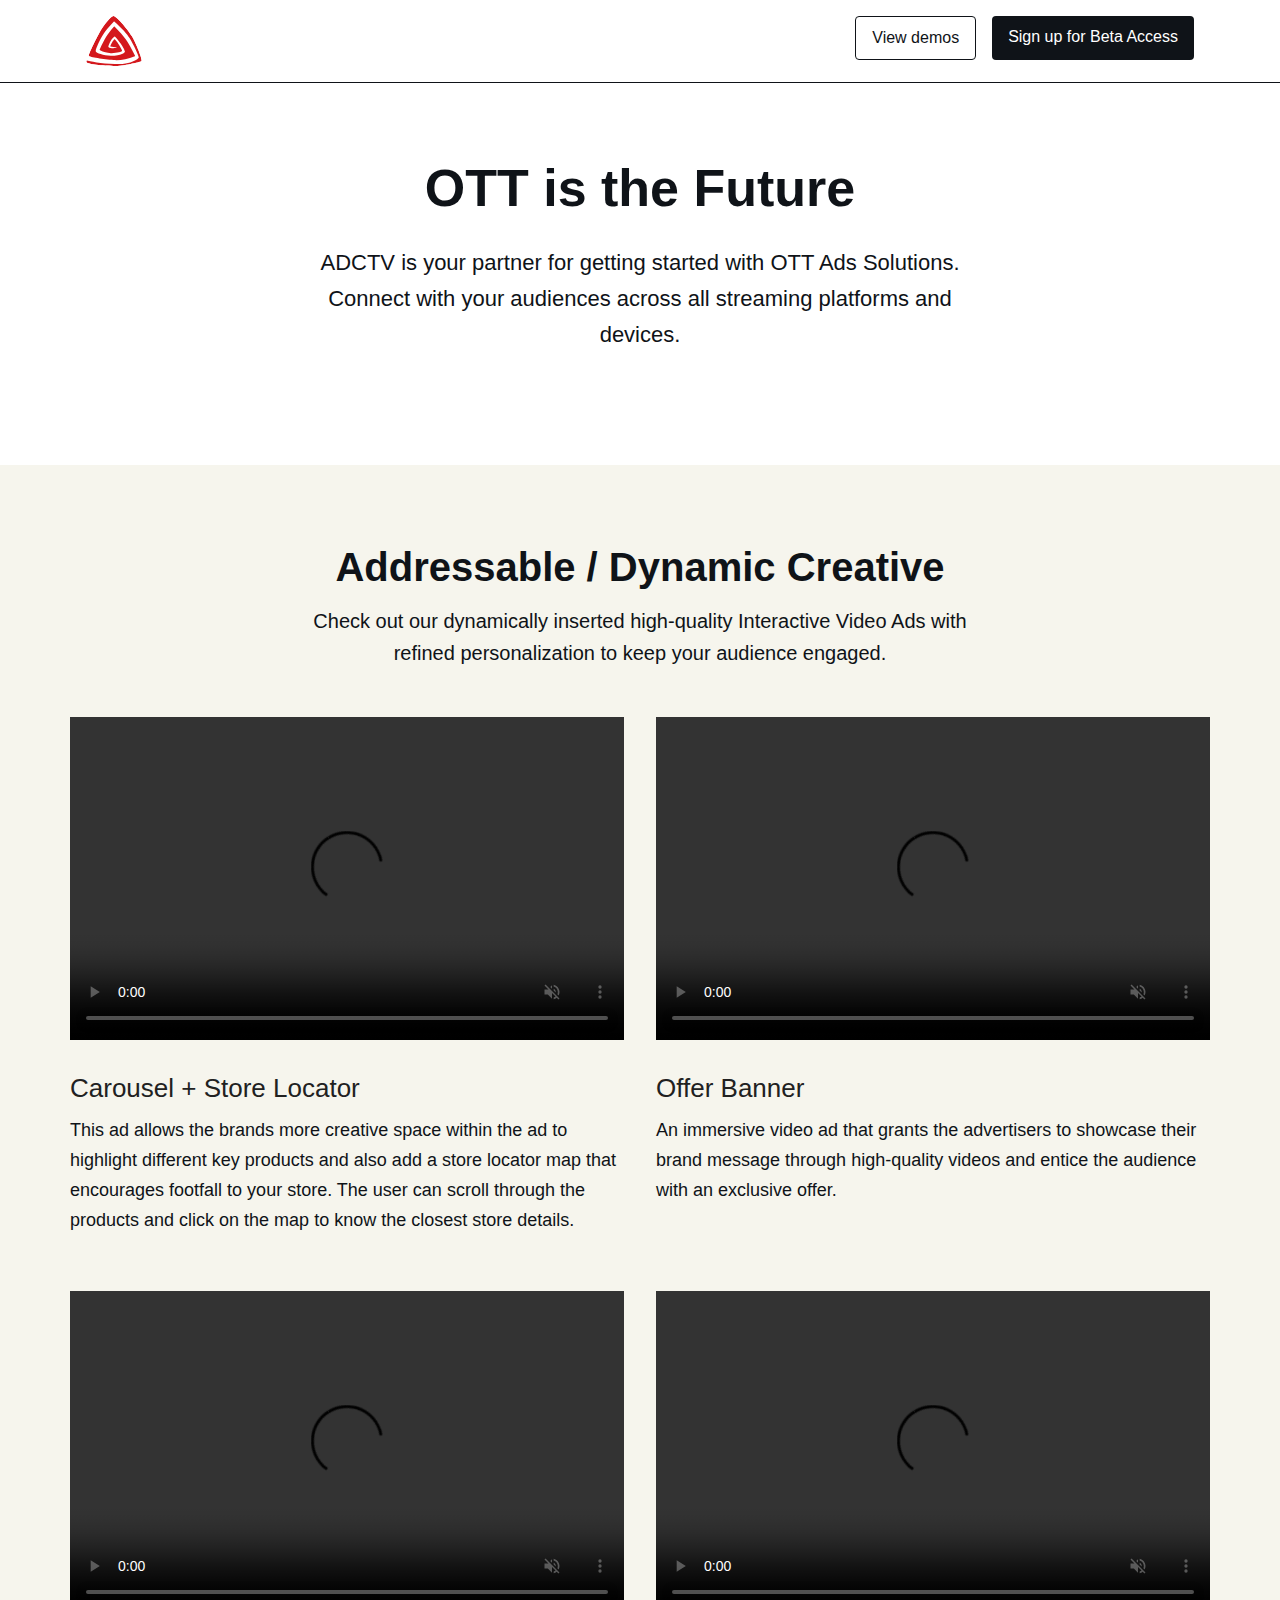
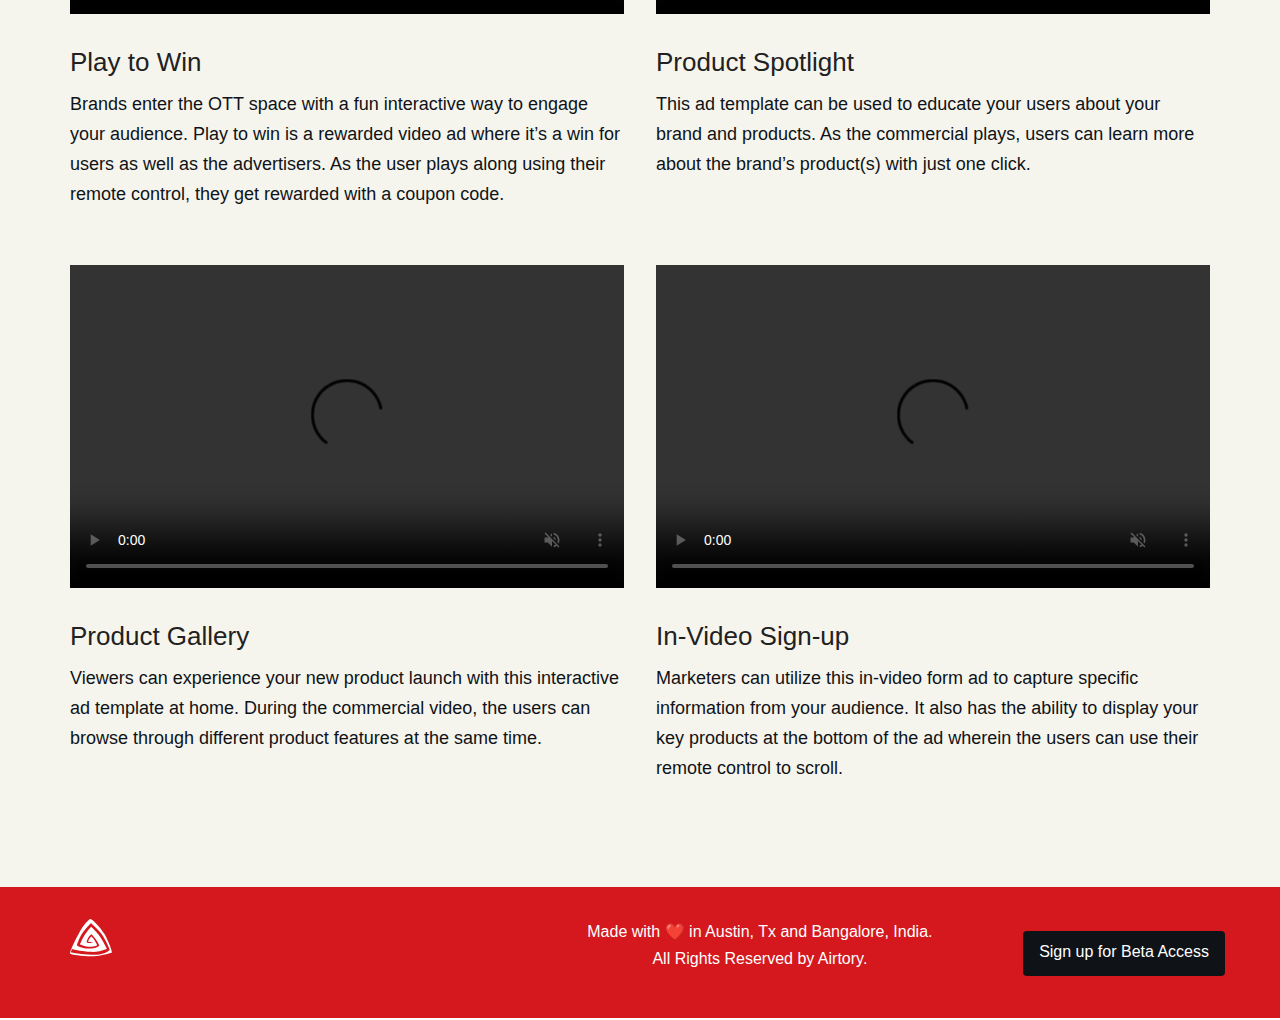
==== commit caf26656: "change - video Url" ====
--- a/demos.html
+++ b/demos.html
@@ -59,7 +59,7 @@
                     <!-- video -->
 
                     <video id="advideo" class="video" controls muted controlsList="nodownload"> 
-                        <source src="https://ads.adctv.com/adctv/apple2_4_x264.mp4" type="video/mp4"> 
+                        <source src="https://ads.adctv.com/assets/templates/videos/apple2_4_x264.mp4" type="video/mp4"> 
                     </video>
 
                     <!-- end of video  -->
@@ -73,7 +73,7 @@
                     <!-- video -->
 
                     <video class="video" controls muted controlsList="nodownload"> 
-                        <source src="https://ads.adctv.com/adctv/Disney_x264.mp4" type="video/mp4"> 
+                        <source src="https://ads.adctv.com/assets/templates/videos/Disney_x264.mp4" type="video/mp4"> 
                     </video>
 
                     <!-- end of video  -->
@@ -88,7 +88,7 @@
                     <!-- video -->
 
                     <video class="video" controls muted controlsList="nodownload"> 
-                        <source src="https://ads.adctv.com/adctv/Dominos%20_2_x264.mp4" type="video/mp4"> 
+                        <source src="https://ads.adctv.com/assets/templates/videos/Dominos%20_2_x264.mp4" type="video/mp4"> 
                     </video>
 
                     <!-- end of video  -->
@@ -102,7 +102,7 @@
                     <!-- video -->
 
                     <video class="video" controls muted controlsList="nodownload"> 
-                        <source src="https://ads.adctv.com/adctv/hulu_x264.mp4" type="video/mp4"> 
+                        <source src="https://ads.adctv.com/assets/templates/videos/hulu_x264.mp4" type="video/mp4"> 
                     </video>
 
                     <!-- end of video  -->
@@ -116,7 +116,7 @@
                     <!-- video -->
 
                     <video class="video" controls muted controlsList="nodownload"> 
-                        <source src="https://ads.adctv.com/adctv/oppo_2_x264.mp4" type="video/mp4"> 
+                        <source src="https://ads.adctv.com/assets/templates/videos/oppo_2_x264.mp4" type="video/mp4"> 
                     </video>
 
                     <!-- end of video  -->
@@ -130,7 +130,7 @@
                     <!-- video -->
 
                     <video class="video" controls muted controlsList="nodownload"> 
-                        <source src="https://ads.adctv.com/adctv/Samsung__5_x264.mp4" type="video/mp4"> 
+                        <source src="https://ads.adctv.com/assets/templates/videos/Samsung__5_x264.mp4" type="video/mp4"> 
                     </video>
 
                     <!-- end of video  -->
@@ -152,7 +152,7 @@
                 <div class="col-md-6 pt-md-0 pad-0  pr-md-3 pad-top-mob">
                     <img class="video" src="assets/group-25.png" alt="">
                     <video width="100%" controls muted id="myvideo1" onclick="openFullscreen('myvideo1'); return false " controlsList="nodownload">
-                        <source src="https://ads.adctv.com/adctv/apple2_4_x264.mp4" type="video/mp4">
+                        <source src="https://ads.adctv.com/assets/templates/videos/apple2_4_x264.mp4" type="video/mp4">
                       </video>
                      
                     <h3 class="video-title">Easy to Use Templates</h3>
@@ -164,7 +164,7 @@
                 <div class="col-md-6 pt-md-0 pad-0 pl-md-3 pad-top-mob">
                    
                     <video width="100%" controls muted id="myvideo2" onclick="openFullscreen('myvideo2'); return false" controlsList="nodownload">
-                        <source src="https://ads.adctv.com/adctv/Disney_x264.mp4" type="video/mp4">
+                        <source src="https://ads.adctv.com/assets/templates/videos/Disney_x264.mp4" type="video/mp4">
                       </video>
                     
                     <h3 class="video-title">Easy to Use Templates</h3>
@@ -176,7 +176,7 @@
                 <div class="col-md-6  pr-md-3 pad-top-56px pad-top-mob">
                    
                     <video width="100%" controls muted id="myvideo3" onclick="openFullscreen('myvideo3'); return false" controlsList="nodownload">
-                        <source src="https://ads.adctv.com/adctv/Dominos%20_2_x264.mp4" type="video/mp4">
+                        <source src="https://ads.adctv.com/assets/templates/videos/Dominos%20_2_x264.mp4" type="video/mp4">
                       </video>
                     <h3 class="video-title">Easy to Use Templates</h3>
                     <p class="video-desc">
@@ -187,7 +187,7 @@
                 <div class="col-md-6  pl-md-3 pad-top-56px pad-top-mob">
                    
                     <video width="100%" controls muted id="myvideo4" onclick="openFullscreen('myvideo4'); return false" controlsList="nodownload">
-                        <source src="https://ads.adctv.com/adctv/hulu_x264.mp4" type="video/mp4">
+                        <source src="https://ads.adctv.com/assets/templates/videos/hulu_x264.mp4" type="video/mp4">
                       </video>
                     <h3 class="video-title">Easy to Use Templates</h3>
                     <p class="video-desc">
@@ -198,7 +198,7 @@
                 <div class="col-md-6  pr-md-3 pad-top-56px pad-top-mob">
                     
                     <video width="100%" controls muted id="myvideo5" onclick="openFullscreen('myvideo5'); return false" controlsList="nodownload">
-                        <source src="https://ads.adctv.com/adctv/oppo_2_x264.mp4" type="video/mp4">
+                        <source src="https://ads.adctv.com/assets/templates/videos/oppo_2_x264.mp4" type="video/mp4">
                       </video>
                     <h3 class="video-title">Easy to Use Templates</h3>
                     <p class="video-desc">
@@ -209,7 +209,7 @@
                 <div class="col-md-6  pl-md-3 pad-top-56px pad-top-mob">
                    
                     <video width="100%" controls muted id="myvideo6" onclick="openFullscreen('myvideo6'); return false" controlsList="nodownload">
-                        <source src="https://ads.adctv.com/adctv/Samsung__5_x264.mp4" type="video/mp4">
+                        <source src="https://ads.adctv.com/assets/templates/videos/Samsung__5_x264.mp4" type="video/mp4">
                       </video>
                     <h3 class="video-title">Easy to Use Templates</h3>
                     <p class="video-desc">
